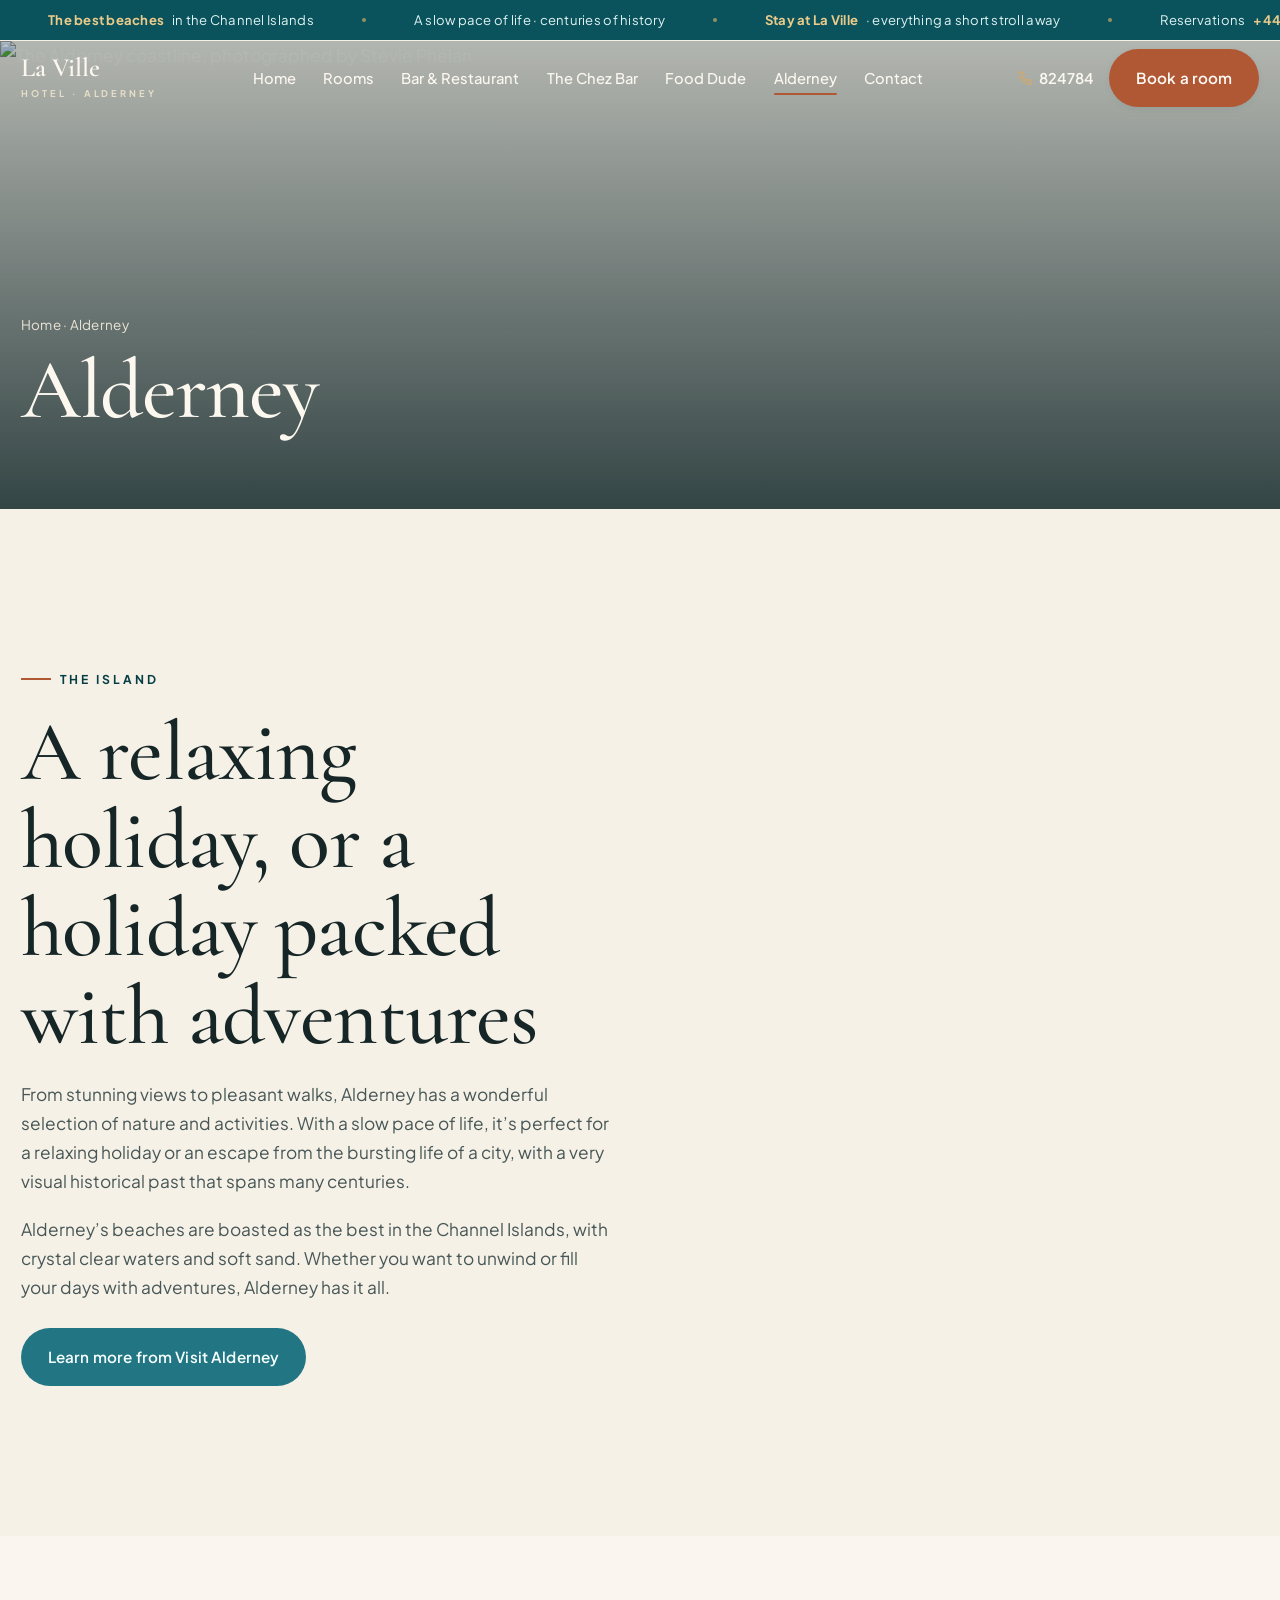
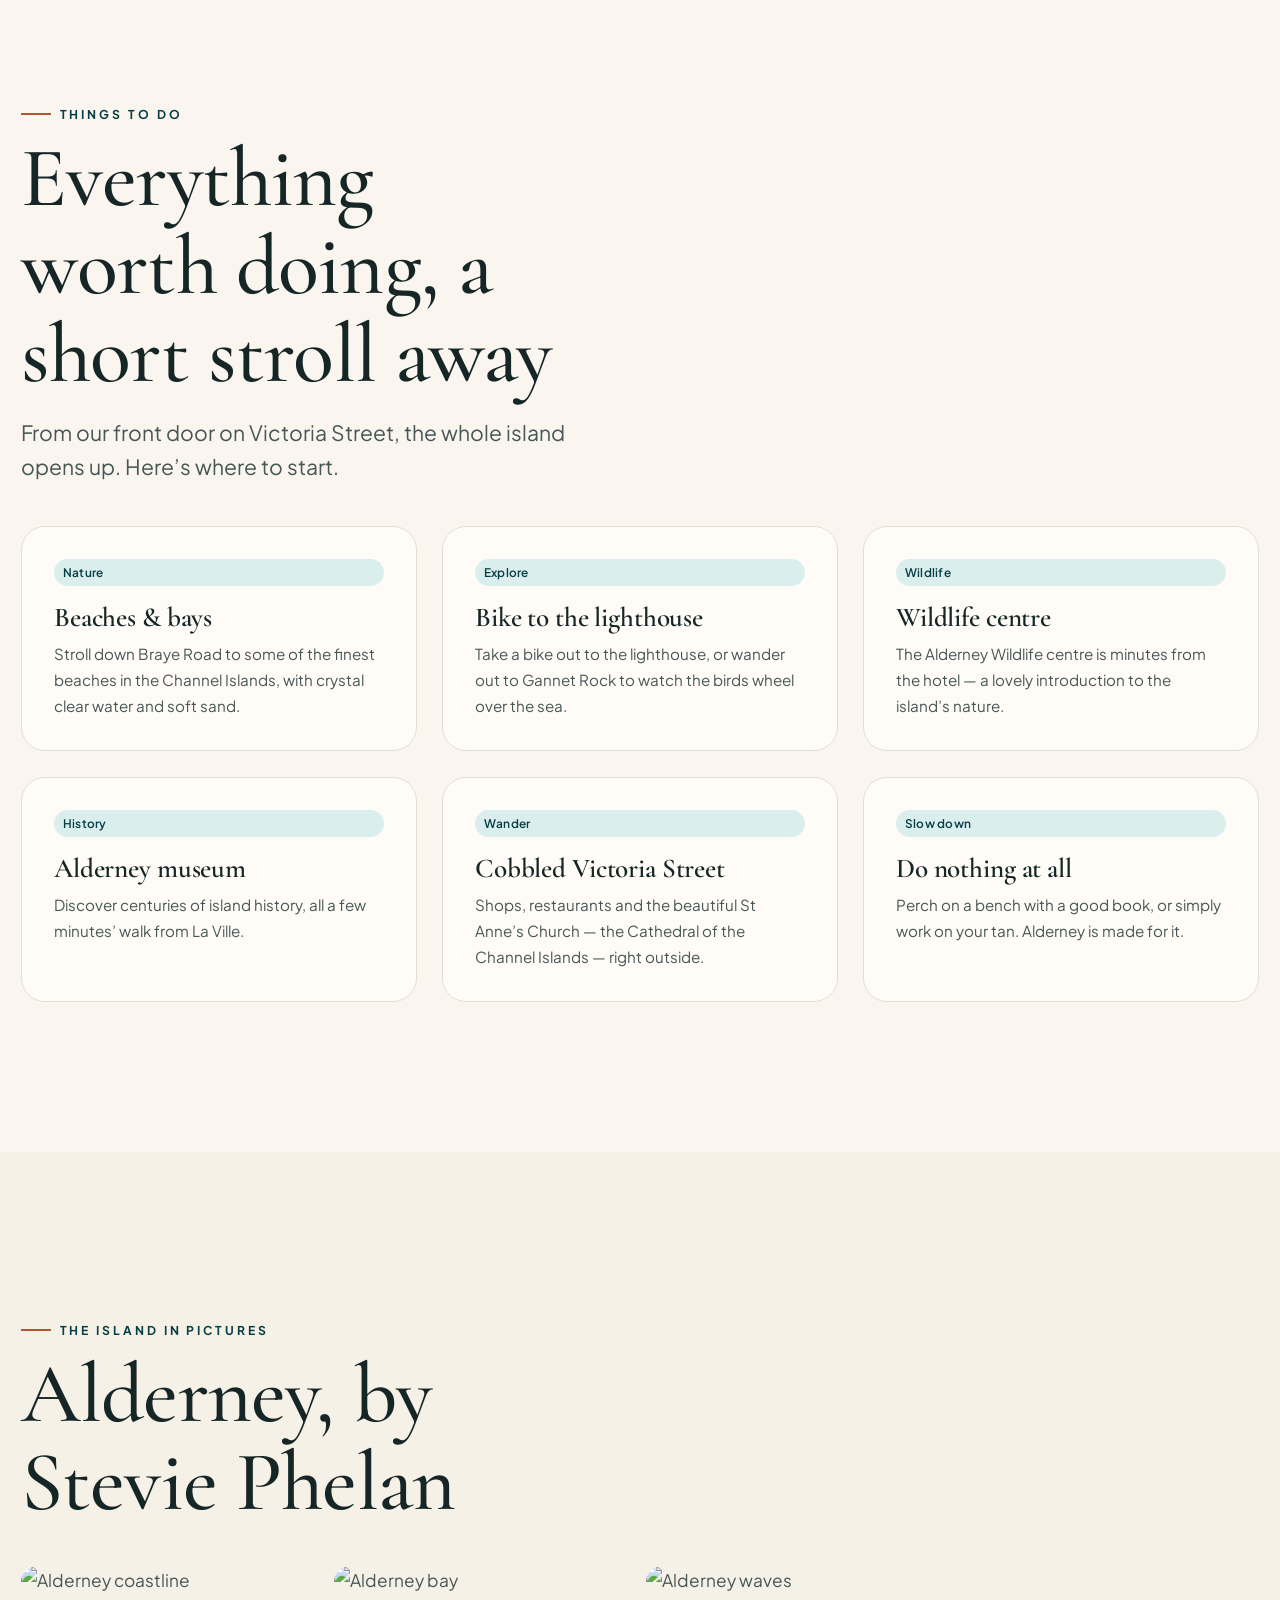
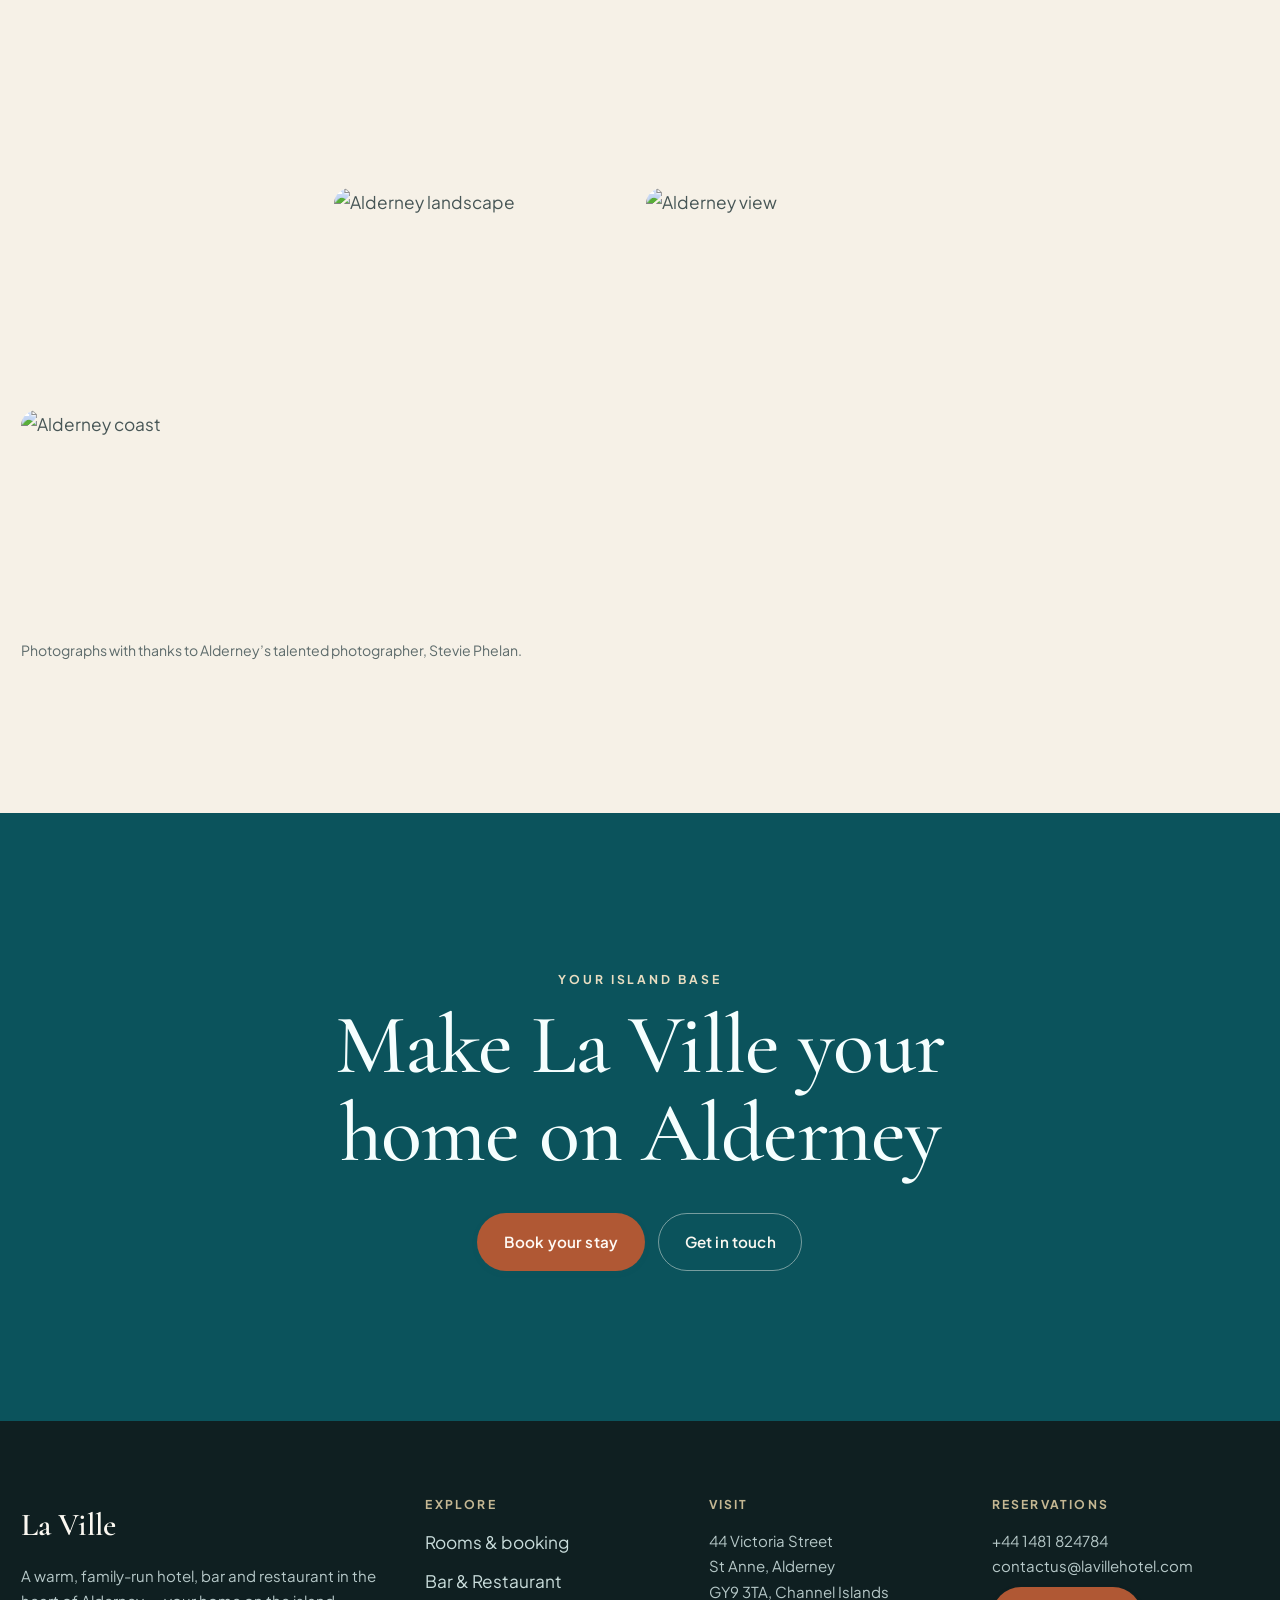
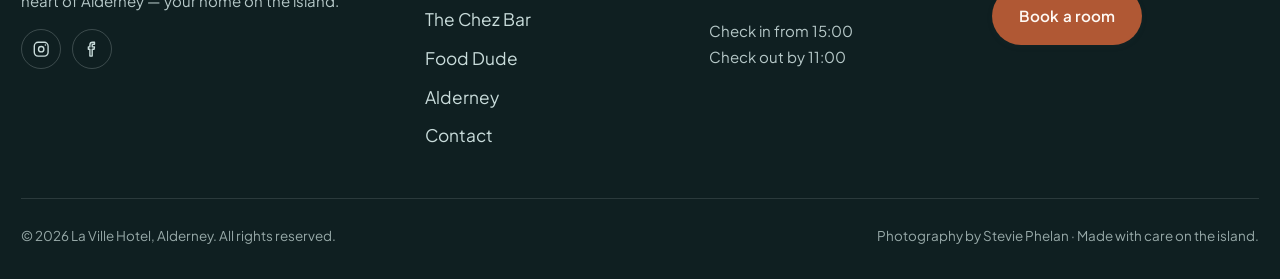
==== alderney.html @ be3bfa7a "typeset: refine display tracking, tabular figures, weights, rhythm - Size-aware optical tracking on " ====
<!DOCTYPE html>
<html lang="en">
<head>
  <meta charset="UTF-8" />
  <meta name="viewport" content="width=device-width, initial-scale=1" />
  <title>Alderney — La Ville Hotel</title>
  <meta name="description" content="From the best beaches in the Channel Islands to pleasant walks, wildlife and centuries of history, Alderney has it all. Discover the island from your base at La Ville Hotel." />
  <script>document.documentElement.className += " has-js";</script>
  <link rel="preconnect" href="https://fonts.googleapis.com" />
  <link rel="preconnect" href="https://fonts.gstatic.com" crossorigin />
  <link rel="stylesheet" href="https://fonts.googleapis.com/css2?family=Cormorant+Garamond:ital,wght@0,500;0,600;1,500;1,600&family=Plus+Jakarta+Sans:wght@400;500;600;700&display=swap" />
  <style data-inline="css">
/* =====================================================================
   La Ville Hotel, Alderney — warm-editorial design system
   Route A build. Cream + sea-teal + terracotta. Cormorant Garamond +
   Plus Jakarta Sans. Hand-built, OKLCH tokens, GSAP/Lenis motion.
   ===================================================================== */

/* ---------- Reset ---------- */
*, *::before, *::after { box-sizing: border-box; }
* { margin: 0; }
html { -webkit-text-size-adjust: 100%; }
body { -webkit-font-smoothing: antialiased; text-rendering: optimizeLegibility; }
img, picture, svg, video { display: block; max-width: 100%; }
button, input, select, textarea { font: inherit; color: inherit; }
a { color: inherit; text-decoration: none; }
ul { list-style: none; padding: 0; }

/* ---------- Design tokens ---------- */
:root {
  /* warm-editorial palette (OKLCH) */
  --ground:        oklch(0.960 0.014 84);   /* warm cream ground        */
  --ground-panel:  oklch(0.975 0.010 84);   /* softer panel             */
  --card:          oklch(0.993 0.006 84);   /* warm near-white          */
  --ink:           oklch(0.255 0.021 200);  /* deep warm charcoal-teal  */
  --ink-2:         oklch(0.440 0.018 200);  /* muted body               */
  --ink-3:         oklch(0.515 0.017 200);  /* faint captions (AA on cream) */

  --teal:          oklch(0.520 0.079 210);  /* sea-teal signature       */
  --teal-deep:     oklch(0.405 0.066 209);  /* deep bands / hover       */
  --teal-ink:      oklch(0.335 0.055 208);  /* teal text on cream       */
  --teal-wash:     oklch(0.936 0.020 196);  /* soft teal tint           */

  --clay:          oklch(0.560 0.125 42);   /* terracotta secondary (AA: white text 4.9:1) */
  --clay-deep:     oklch(0.490 0.115 41);
  --gold:          oklch(0.760 0.098 78);   /* fine gold accent (decorative / on-dark) */
  --gold-on-dark:  oklch(0.855 0.090 84);   /* gold text on teal/dark bands (AA)        */
  --line:          oklch(0.898 0.014 82);
  --line-soft:     oklch(0.930 0.009 82);

  /* type */
  --font-display: "Cormorant Garamond", "Iowan Old Style", Georgia, serif;
  --font-body: "Plus Jakarta Sans", ui-sans-serif, system-ui, -apple-system, sans-serif;

  /* fluid scale (editorial — display runs large) */
  --step--1: clamp(0.82rem, 0.79rem + 0.14vw, 0.9rem);
  --step-0:  clamp(1rem, 0.96rem + 0.2vw, 1.08rem);
  --step-1:  clamp(1.15rem, 1.08rem + 0.34vw, 1.32rem);
  --step-2:  clamp(1.9rem, 1.6rem + 1.3vw, 2.7rem);
  --step-3:  clamp(2.6rem, 2.1rem + 2.4vw, 4rem);
  --step-4:  clamp(3.2rem, 2.4rem + 3.6vw, 5.4rem);
  --step-5:  clamp(3.8rem, 2.6rem + 5.4vw, 7.5rem);

  --gap: clamp(1rem, 0.8rem + 1vw, 1.6rem);
  --section: clamp(5rem, 3.4rem + 7.5vw, 11rem);
  --radius: 16px;
  --radius-lg: 24px;
  --radius-xl: 32px;
  --radius-pill: 999px;

  --shadow-sm: 0 2px 8px -3px oklch(0.4 0.03 205 / 0.16);
  --shadow-md: 0 22px 48px -30px oklch(0.34 0.04 205 / 0.5);
  --shadow-lg: 0 48px 96px -50px oklch(0.3 0.05 208 / 0.6);

  --ease: cubic-bezier(0.22, 1, 0.36, 1);       /* strong ease-out      */
  --ease-io: cubic-bezier(0.76, 0, 0.24, 1);

  --wrap: 1180px;
  --wrap-wide: 1340px;
  --nav-h: 76px;
  --bar-h: 40px;
}

/* ---------- Base ---------- */
body {
  font-family: var(--font-body);
  font-size: var(--step-0);
  line-height: 1.68;
  color: var(--ink-2);
  background: var(--ground);
  overflow-x: hidden;
  font-kerning: normal;
  font-feature-settings: "kern", "liga", "clig", "calt";
  hanging-punctuation: first allow-end;
}
/* smooth scroll only when JS/Lenis not driving it */
html:not(.lenis) { scroll-behavior: smooth; }
html.lenis, html.lenis body { height: auto; }
.lenis.lenis-smooth { scroll-behavior: auto !important; }
.lenis.lenis-stopped { overflow: clip; }

h1, h2, h3, h4 {
  font-family: var(--font-display);
  color: var(--ink);
  line-height: 1.04;
  font-weight: 500;
  letter-spacing: -0.005em;
  text-wrap: balance;
  font-optical-sizing: auto;
}
h1 { font-size: var(--step-5); letter-spacing: -0.014em; line-height: 1.0; }
h2 { font-size: var(--step-4); letter-spacing: -0.01em; }
h3 { font-size: var(--step-2); }
p { text-wrap: pretty; }
strong { color: var(--ink); font-weight: 600; }
em { font-style: italic; }

/* ---------- Typography refinements (typeset pass) ---------- */
/* Aligned, non-jittery figures for data/prices/stats (stops count-up reflow) */
.stat .num, .room-price, .badge-float b, .hours .row span:last-child,
.booking-field input, .booking-field select { font-variant-numeric: lining-nums tabular-nums; }
/* Functional subheads read a touch stronger for scanning */
.card-body h3, .room-card h3 { font-weight: 600; }
/* Comfortable measure on running copy; looser leading for light-on-dark */
.split-body p { max-width: 60ch; }
.band-teal p, .band-teal .lede { line-height: 1.72; }
.testi-quote { letter-spacing: -0.006em; }

::selection { background: var(--clay); color: oklch(0.99 0.01 60); }
:focus-visible { outline: 2.5px solid var(--teal); outline-offset: 3px; border-radius: 4px; }

/* skip link */
.skip { position: absolute; left: -999px; top: 0; z-index: 1000; background: var(--ink); color: var(--card); padding: 0.7em 1.2em; border-radius: 0 0 10px 0; }
.skip:focus { left: 0; }

/* ---------- Layout helpers ---------- */
.wrap { width: min(100% - 2.6rem, var(--wrap)); margin-inline: auto; }
.wrap-wide { width: min(100% - 2.6rem, var(--wrap-wide)); margin-inline: auto; }
.section { padding-block: var(--section); }
.center { text-align: center; }

.eyebrow {
  display: inline-flex; align-items: center; gap: 0.7em;
  font-family: var(--font-body);
  font-size: 0.76rem; font-weight: 700;
  letter-spacing: 0.24em; text-transform: uppercase;
  color: var(--teal-ink);
}
.eyebrow::before { content: ""; width: 30px; height: 1.5px; background: var(--clay); }
.eyebrow.center-rule { justify-content: center; }
.eyebrow.no-rule::before { display: none; }

.lede { font-size: var(--step-1); line-height: 1.6; color: var(--ink-2); max-width: 46ch; }
.measure { max-width: 62ch; }
.section-head { max-width: 44ch; }
.section-head.center { max-width: 52ch; margin-inline: auto; }
.section-head h2 { margin-top: 0.7rem; }
.section-head p { margin-top: 1.1rem; }

/* ---------- Buttons ---------- */
.btn {
  --btn-bg: var(--ink); --btn-fg: var(--card);
  display: inline-flex; align-items: center; justify-content: center; gap: 0.55em;
  padding: 1em 1.7em; border-radius: var(--radius-pill);
  background: var(--btn-bg); color: var(--btn-fg);
  font-weight: 600; font-size: 0.95rem; letter-spacing: 0.01em;
  border: 1px solid transparent; cursor: pointer;
  transition: transform 0.2s var(--ease), background 0.25s var(--ease), box-shadow 0.25s var(--ease), color 0.25s var(--ease);
  will-change: transform;
}
.btn svg { width: 1.05em; height: 1.05em; }
.btn:hover { transform: translateY(-2px); }
.btn:active { transform: translateY(0) scale(0.985); }
.btn-book { --btn-bg: var(--clay); --btn-fg: oklch(0.99 0.01 60); box-shadow: var(--shadow-sm); }
.btn-book:hover { --btn-bg: var(--clay-deep); box-shadow: var(--shadow-md); }
.btn-teal { --btn-bg: var(--teal); --btn-fg: oklch(0.99 0.01 200); }
.btn-teal:hover { --btn-bg: var(--teal-deep); }
.btn-ghost { --btn-bg: transparent; --btn-fg: var(--ink); border-color: color-mix(in oklch, var(--ink) 24%, transparent); }
.btn-ghost:hover { --btn-bg: var(--ink); --btn-fg: var(--card); border-color: var(--ink); }
.btn-ghost.on-dark { --btn-fg: oklch(0.98 0.01 85); border-color: oklch(0.98 0.01 85 / 0.45); }
.btn-ghost.on-dark:hover { --btn-bg: oklch(0.98 0.01 85); --btn-fg: var(--ink); }
.btn-lg { padding: 1.15em 2em; font-size: 1rem; }

/* animated underline link */
.link-arrow { display: inline-flex; align-items: center; gap: 0.5em; font-weight: 600; color: var(--teal-ink); width: fit-content; }
.link-arrow svg { width: 1.1em; height: 1.1em; transition: transform 0.3s var(--ease); }
.link-arrow:hover svg { transform: translateX(6px); }
.link-arrow span { background-image: linear-gradient(var(--clay), var(--clay)); background-size: 0% 1.5px; background-position: 0 100%; background-repeat: no-repeat; transition: background-size 0.35s var(--ease); padding-bottom: 2px; }
.link-arrow:hover span { background-size: 100% 1.5px; }
.link-arrow.on-dark { color: oklch(0.95 0.02 90); }

/* ---------- Announcement bar ---------- */
.announce { background: var(--teal-deep); color: oklch(0.95 0.02 195); font-size: 0.82rem; height: var(--bar-h); display: flex; align-items: center; overflow: hidden; }
.announce .track { display: flex; align-items: center; gap: 3rem; white-space: nowrap; padding-left: 3rem; animation: marq 32s linear infinite; }
.announce .track span { display: inline-flex; align-items: center; gap: 0.6em; letter-spacing: 0.02em; }
.announce .track b { color: var(--gold-on-dark); font-weight: 700; }
.announce .dot { width: 4px; height: 4px; border-radius: 50%; background: var(--gold); opacity: 0.7; }
@keyframes marq { to { transform: translateX(-50%); } }

/* ---------- Header ---------- */
.site-header { position: sticky; top: 0; z-index: 100; transition: background 0.4s var(--ease), border-color 0.4s var(--ease), box-shadow 0.4s var(--ease); border-bottom: 1px solid transparent; }
.site-header.at-top { background: transparent; }
.site-header.at-top .nav-links a, .site-header.at-top .brand-mark, .site-header.at-top .brand small, .site-header.at-top .nav-phone { color: oklch(0.98 0.012 85); }
.site-header.at-top .brand small { color: oklch(0.9 0.03 90); }
.site-header.at-top .nav-toggle { border-color: oklch(0.98 0.01 85 / 0.5); background: transparent; }
.site-header.at-top .nav-toggle span, .site-header.at-top .nav-toggle span::before, .site-header.at-top .nav-toggle span::after { background: oklch(0.98 0.01 85); }
.site-header.solid { background: color-mix(in oklch, var(--ground) 88%, transparent); backdrop-filter: blur(14px) saturate(1.15); border-color: var(--line); box-shadow: 0 10px 30px -26px oklch(0.3 0.04 205 / 0.5); }
.nav { display: flex; align-items: center; justify-content: space-between; gap: 1.5rem; height: var(--nav-h); }
.brand { display: flex; align-items: center; gap: 0.7rem; flex-shrink: 0; }
.brand-mark { font-family: var(--font-display); font-size: 1.65rem; font-weight: 600; color: var(--ink); letter-spacing: 0; line-height: 1; }
.brand small { display: block; font-family: var(--font-body); font-size: 0.58rem; letter-spacing: 0.32em; text-transform: uppercase; color: var(--teal-ink); font-weight: 700; margin-top: 2px; }
.nav-links { display: flex; align-items: center; gap: 0.15rem; }
.nav-links a { padding: 0.5em 0.85em; border-radius: var(--radius-pill); font-weight: 500; font-size: 0.92rem; color: var(--ink); position: relative; transition: background 0.2s var(--ease), color 0.2s var(--ease); }
.nav-links a:hover { background: color-mix(in oklch, var(--teal-wash) 80%, transparent); color: var(--teal-ink); }
.site-header.at-top .nav-links a:hover { background: oklch(0.98 0.01 85 / 0.14); color: oklch(1 0 0); }
.nav-links a[aria-current="page"]::after { content: ""; position: absolute; left: 0.85em; right: 0.85em; bottom: 0.2em; height: 2px; background: var(--clay); border-radius: 2px; }
.nav-actions { display: flex; align-items: center; gap: 0.9rem; }
.nav-phone { display: inline-flex; align-items: center; gap: 0.45em; font-weight: 600; color: var(--ink); font-size: 0.92rem; }
.nav-phone svg { width: 1em; height: 1em; color: var(--teal); }
.site-header.at-top .nav-phone svg { color: var(--gold); }
.nav-toggle { display: none; width: 46px; height: 46px; border: 1px solid var(--line); border-radius: 12px; background: var(--card); align-items: center; justify-content: center; cursor: pointer; }
.nav-toggle span { position: relative; width: 20px; height: 2px; background: var(--ink); border-radius: 2px; transition: 0.3s var(--ease); }
.nav-toggle span::before, .nav-toggle span::after { content: ""; position: absolute; left: 0; width: 20px; height: 2px; background: var(--ink); border-radius: 2px; transition: 0.3s var(--ease); }
.nav-toggle span::before { top: -6px; } .nav-toggle span::after { top: 6px; }
body.nav-open .nav-toggle span { background: transparent; }
body.nav-open .nav-toggle span::before { top: 0; transform: rotate(45deg); }
body.nav-open .nav-toggle span::after { top: 0; transform: rotate(-45deg); }

/* ---------- Hero ---------- */
.hero { position: relative; min-height: min(100svh, 900px); display: flex; align-items: flex-end; color: oklch(0.98 0.012 85); overflow: hidden; isolation: isolate; margin-top: calc(-1 * var(--nav-h)); }
.hero-media { position: absolute; inset: -8% 0 0 0; z-index: -2; }
.hero-media img { width: 100%; height: 108%; object-fit: cover; will-change: transform; }
.hero::after { content: ""; position: absolute; inset: 0; z-index: -1; background: linear-gradient(to top, oklch(0.2 0.03 205 / 0.85) 0%, oklch(0.22 0.03 205 / 0.35) 45%, oklch(0.28 0.04 210 / 0.2) 100%), linear-gradient(to right, oklch(0.2 0.03 205 / 0.4), transparent 55%); }
.hero-inner { padding-block: calc(var(--nav-h) + 2rem) clamp(6rem, 10vw, 9rem); max-width: 66rem; }
.hero .eyebrow { color: oklch(0.93 0.03 88); }
.hero .eyebrow::before { background: var(--gold); }
.hero h1 { color: inherit; margin: 1rem 0 1.4rem; font-weight: 500; text-shadow: 0 2px 40px oklch(0.18 0.03 205 / 0.4); }
.hero h1 .word { display: inline-block; }
.hero h1 em { color: oklch(0.9 0.07 72); }
.hero-sub { font-size: var(--step-1); max-width: 42ch; color: oklch(0.95 0.012 85); }
.hero-cta { display: flex; flex-wrap: wrap; gap: 0.85rem; margin-top: 2.2rem; }
/* hero intro reveal — CSS-driven so it never depends on GSAP loading */
.has-js .hero h1 .word { opacity: 0; transform: translateY(0.42em); animation: heroWord 0.9s var(--ease) both; animation-delay: calc(0.2s + var(--i, 0) * 0.08s); }
.has-js .hero .eyebrow { opacity: 0; animation: heroFade 0.8s var(--ease) both; animation-delay: 0.1s; }
.has-js .hero .hero-sub { opacity: 0; animation: heroFade 0.9s var(--ease) both; animation-delay: 0.72s; }
.has-js .hero .hero-cta { opacity: 0; animation: heroFade 0.9s var(--ease) both; animation-delay: 0.86s; }
@keyframes heroWord { to { opacity: 1; transform: none; } }
@keyframes heroFade { from { opacity: 0; transform: translateY(14px); } to { opacity: 1; transform: none; } }
.scroll-cue { position: absolute; left: 50%; bottom: 1.6rem; transform: translateX(-50%); z-index: 2; display: grid; place-items: center; gap: 0.5rem; color: oklch(0.95 0.01 85 / 0.85); font-size: 0.66rem; letter-spacing: 0.26em; text-transform: uppercase; }
.scroll-cue .mouse { width: 22px; height: 34px; border: 1.5px solid currentColor; border-radius: 12px; position: relative; }
.scroll-cue .mouse::after { content: ""; position: absolute; left: 50%; top: 6px; width: 3px; height: 6px; background: currentColor; border-radius: 2px; transform: translateX(-50%); animation: wheel 1.8s var(--ease-io) infinite; }
@keyframes wheel { 0% { opacity: 0; transform: translate(-50%, 0); } 40% { opacity: 1; } 100% { opacity: 0; transform: translate(-50%, 10px); } }

/* ---------- Booking bar ---------- */
.booking-wrap { position: relative; z-index: 20; }
.booking-bar { margin-top: -3.8rem; background: var(--card); border: 1px solid var(--line); border-radius: var(--radius-lg); box-shadow: var(--shadow-lg); padding: 1.1rem 1.2rem; display: grid; grid-template-columns: repeat(4, 1fr) auto; gap: 0.4rem; align-items: end; }
.booking-field { display: flex; flex-direction: column; gap: 0.3rem; padding: 0.4rem 0.95rem; border-right: 1px solid var(--line-soft); }
.booking-field:nth-child(4) { border-right: 0; }
.booking-field label { font-size: 0.68rem; letter-spacing: 0.16em; text-transform: uppercase; font-weight: 700; color: var(--ink-3); }
.booking-field input, .booking-field select { border: 0; background: transparent; font-weight: 600; color: var(--ink); font-size: 1rem; padding: 0.1rem 0; width: 100%; }
.booking-bar .btn { align-self: stretch; padding-inline: 1.9rem; }

/* ---------- Marquee band ---------- */
.marquee { border-block: 1px solid var(--line); background: var(--ground-panel); overflow: hidden; padding-block: clamp(1.4rem, 3vw, 2.4rem); }
.marquee .track { display: flex; align-items: center; gap: 2.4rem; white-space: nowrap; width: max-content; will-change: transform; }
.marquee .item { font-family: var(--font-display); font-size: clamp(1.8rem, 4vw, 3.2rem); color: var(--ink); font-weight: 500; display: inline-flex; align-items: center; gap: 2.4rem; }
.marquee .item::after { content: ""; width: 9px; height: 9px; border-radius: 50%; background: var(--clay); flex-shrink: 0; }
.marquee .item.o { color: transparent; -webkit-text-stroke: 1px color-mix(in oklch, var(--ink) 40%, transparent); }

/* ---------- Editorial split ---------- */
.split { display: grid; grid-template-columns: 1.02fr 1fr; gap: clamp(2rem, 5vw, 5.5rem); align-items: center; }
.split.flip .split-media { order: 2; }
.split-media { position: relative; overflow: hidden; border-radius: var(--radius-lg); }
.split-media > img { width: 100%; height: 100%; object-fit: cover; box-shadow: var(--shadow-md); will-change: transform; }
.split-media.tall { aspect-ratio: 4 / 4.6; }
.split-media.square { aspect-ratio: 1 / 1; }
.badge-float { position: absolute; bottom: 22px; left: 22px; background: color-mix(in oklch, var(--teal) 92%, black 4%); color: oklch(0.98 0.01 200); border-radius: var(--radius); padding: 1rem 1.3rem; box-shadow: var(--shadow-md); display: grid; gap: 0.1rem; max-width: 210px; }
.badge-float b { font-family: var(--font-display); font-size: 2.1rem; line-height: 1; font-weight: 600; }
.badge-float span { font-size: 0.76rem; letter-spacing: 0.04em; opacity: 0.92; }
.split-body > * + * { margin-top: 1.2rem; }
.split-body .btn, .split-body .link-arrow { margin-top: 1.8rem; }

/* pillars */
.pillars { display: grid; grid-template-columns: repeat(3, 1fr); gap: 1.4rem; margin-top: 1.8rem; }
.pillar { display: grid; gap: 0.4rem; }
.pillar .ic { width: 40px; height: 40px; border-radius: 11px; background: var(--teal-wash); color: var(--teal-ink); display: grid; place-items: center; margin-bottom: 0.4rem; }
.pillar .ic svg { width: 1.25rem; height: 1.25rem; }
.pillar h4 { font-family: var(--font-body); font-size: 0.98rem; font-weight: 700; color: var(--ink); letter-spacing: 0; }
.pillar p { font-size: 0.9rem; color: var(--ink-2); }

/* ---------- Stats ---------- */
.stats { display: grid; grid-template-columns: repeat(4, 1fr); gap: 1rem; }
.stat { text-align: center; padding: 1rem 0.5rem; position: relative; }
.stat + .stat::before { content: ""; position: absolute; left: 0; top: 20%; bottom: 20%; width: 1px; background: var(--line); }
.stat .num { font-family: var(--font-display); font-size: clamp(2.6rem, 5vw, 3.8rem); font-weight: 600; color: var(--teal-ink); line-height: 1; }
.stat .lab { margin-top: 0.5rem; font-size: 0.86rem; color: var(--ink-2); letter-spacing: 0.02em; }

/* ---------- Cards ---------- */
.grid { display: grid; gap: var(--gap); }
.cards-3 { grid-template-columns: repeat(3, 1fr); }
.cards-2 { grid-template-columns: repeat(2, 1fr); }
.card { background: var(--card); border: 1px solid var(--line); border-radius: var(--radius-lg); overflow: hidden; display: flex; flex-direction: column; transition: transform 0.45s var(--ease), box-shadow 0.45s var(--ease); }
.card:hover { transform: translateY(-6px); box-shadow: var(--shadow-md); }
.card-media { aspect-ratio: 3 / 2.2; overflow: hidden; }
.card-media img { width: 100%; height: 100%; object-fit: cover; transition: transform 0.8s var(--ease); }
.card:hover .card-media img { transform: scale(1.06); }
.card-body { padding: 1.5rem 1.6rem 1.7rem; display: flex; flex-direction: column; gap: 0.6rem; flex: 1; }
.card-body h3 { font-size: 1.7rem; }
.card-body p { font-size: 0.95rem; }

/* room card specifics */
.room-card .room-top { display: flex; align-items: baseline; justify-content: space-between; gap: 1rem; }
.room-price { font-family: var(--font-display); color: var(--teal-ink); font-size: 1.6rem; font-weight: 600; white-space: nowrap; text-align: right; }
.room-price small { font-family: var(--font-body); font-size: 0.68rem; letter-spacing: 0.08em; text-transform: uppercase; color: var(--ink-3); display: block; font-weight: 600; }
.room-specs { display: flex; flex-wrap: wrap; gap: 0.9rem; margin-top: 0.2rem; color: var(--ink-2); font-size: 0.86rem; }
.room-specs span { display: inline-flex; align-items: center; gap: 0.4em; }
.room-specs svg { width: 1em; height: 1em; color: var(--teal); }
.room-tags { display: flex; flex-wrap: wrap; gap: 0.4rem; }
.tag { font-size: 0.74rem; font-weight: 600; letter-spacing: 0.02em; color: var(--teal-ink); background: var(--teal-wash); padding: 0.3em 0.75em; border-radius: var(--radius-pill); }
.room-card .btn { margin-top: auto; }

/* ---------- Bands ---------- */
.band-teal { background: var(--teal-deep); color: oklch(0.95 0.015 195); }
.band-teal h2, .band-teal h3, .band-teal h4 { color: oklch(0.99 0.01 195); }
.band-teal .eyebrow { color: oklch(0.9 0.04 90); }
.band-teal .eyebrow::before { background: var(--gold); }
.band-teal .lede, .band-teal p { color: oklch(0.9 0.02 195); }
.band-sand { background: var(--ground-panel); }
.tag-dark { background: oklch(0.98 0.01 200 / 0.14); color: oklch(0.95 0.02 195); }

/* ---------- Opening times ---------- */
.hours { display: grid; gap: 0.1rem; }
.hours .row { display: flex; align-items: baseline; justify-content: space-between; gap: 1rem; padding: 0.78rem 0; border-bottom: 1px solid color-mix(in oklch, currentColor 14%, transparent); }
.hours .row span:first-child { font-weight: 600; }
.hours .row.hot span:last-child { color: var(--teal-ink); font-weight: 700; }
.band-teal .hours .row.hot span:last-child { color: var(--gold-on-dark); }

/* ---------- Gallery ---------- */
.gallery { display: grid; grid-template-columns: repeat(4, 1fr); grid-auto-rows: 210px; gap: 0.75rem; }
.gallery a { overflow: hidden; border-radius: var(--radius); position: relative; }
.gallery img { width: 100%; height: 100%; object-fit: cover; transition: transform 0.8s var(--ease); }
.gallery a:hover img { transform: scale(1.07); }
.gallery .tall { grid-row: span 2; }
.gallery .wide { grid-column: span 2; }

/* ---------- Testimonials ---------- */
.testi { position: relative; }
.testi-track { display: flex; overflow: hidden; }
.testi-slide { min-width: 100%; padding: 0 clamp(0.5rem, 4vw, 3rem); opacity: 0.25; transition: opacity 0.5s var(--ease); }
.testi-slide[aria-hidden="false"] { opacity: 1; }
.testi-quote { font-family: var(--font-display); font-size: clamp(1.5rem, 3vw, 2.35rem); line-height: 1.28; color: var(--ink); font-weight: 500; text-wrap: balance; }
.testi-meta { margin-top: 1.4rem; display: flex; align-items: center; gap: 0.8rem; justify-content: center; }
.testi-meta .who { font-weight: 700; color: var(--ink); font-size: 0.95rem; }
.testi-meta .src { color: var(--ink-3); font-size: 0.85rem; }
.stars { display: inline-flex; gap: 2px; color: var(--gold); }
.stars svg { width: 1.05rem; height: 1.05rem; }
.testi-nav { display: flex; align-items: center; justify-content: center; gap: 1.4rem; margin-top: 2.2rem; }
.testi-btn { width: 46px; height: 46px; border-radius: 50%; border: 1px solid var(--line); background: var(--card); display: grid; place-items: center; cursor: pointer; color: var(--ink); transition: 0.25s var(--ease); }
.testi-btn:hover { background: var(--ink); color: var(--card); border-color: var(--ink); }
.testi-btn svg { width: 1.2rem; height: 1.2rem; }
.testi-dots { display: flex; gap: 0.5rem; }
.testi-dot { width: 8px; height: 8px; border-radius: 50%; background: var(--line); border: 0; cursor: pointer; padding: 0; transition: 0.25s var(--ease); }
.testi-dot[aria-selected="true"] { background: var(--teal); width: 22px; border-radius: 5px; }
.placeholder-note { display: inline-flex; align-items: center; gap: 0.5em; font-size: 0.76rem; font-weight: 600; letter-spacing: 0.02em; color: var(--clay-deep); background: color-mix(in oklch, var(--clay) 12%, transparent); padding: 0.4em 0.85em; border-radius: var(--radius-pill); }

/* ---------- FAQ ---------- */
.faq { display: grid; gap: 0; max-width: 820px; margin-inline: auto; }
.faq-item { border-top: 1px solid var(--line); }
.faq-item:last-child { border-bottom: 1px solid var(--line); }
.faq-q { width: 100%; text-align: left; background: none; border: 0; cursor: pointer; padding: 1.5rem 3rem 1.5rem 0.2rem; position: relative; font-family: var(--font-display); font-size: clamp(1.3rem, 2.2vw, 1.75rem); font-weight: 500; color: var(--ink); display: flex; justify-content: space-between; gap: 1rem; align-items: baseline; }
.faq-q .plus { position: absolute; right: 0.2rem; top: 1.75rem; width: 20px; height: 20px; flex-shrink: 0; }
.faq-q .plus::before, .faq-q .plus::after { content: ""; position: absolute; background: var(--teal); border-radius: 2px; transition: transform 0.35s var(--ease); }
.faq-q .plus::before { left: 0; top: 9px; width: 20px; height: 2px; }
.faq-q .plus::after { left: 9px; top: 0; width: 2px; height: 20px; }
.faq-item.open .faq-q .plus::after { transform: rotate(90deg); opacity: 0; }
.faq-a { overflow: hidden; height: 0; transition: height 0.4s var(--ease); }
.faq-a-inner { padding: 0 3rem 1.6rem 0.2rem; color: var(--ink-2); max-width: 62ch; }

/* ---------- Enquiry form ---------- */
.enquiry { display: grid; grid-template-columns: 1fr 1fr; gap: 0.9rem 1.1rem; }
.field { display: grid; gap: 0.4rem; }
.field.full { grid-column: 1 / -1; }
.field label { font-size: 0.78rem; font-weight: 700; letter-spacing: 0.06em; text-transform: uppercase; color: var(--ink-3); }
.field input, .field select, .field textarea { background: var(--card); border: 1px solid var(--line); border-radius: 12px; padding: 0.85em 1em; color: var(--ink); font-size: 0.98rem; transition: border-color 0.2s var(--ease), box-shadow 0.2s var(--ease); }
.field input:focus, .field select:focus, .field textarea:focus { outline: 0; border-color: var(--teal); box-shadow: 0 0 0 3px var(--teal-wash); }
.field textarea { resize: vertical; min-height: 120px; }
.enquiry .actions { grid-column: 1 / -1; display: flex; align-items: center; gap: 1rem; flex-wrap: wrap; }
.enquiry .hint { color: var(--ink-3); font-size: 0.86rem; }

/* ---------- Footer ---------- */
.site-footer { background: oklch(0.225 0.022 206); color: oklch(0.88 0.02 195); padding-block: clamp(3.5rem, 6vw, 5.5rem) 2rem; }
.footer-top { display: grid; grid-template-columns: 1.5fr 1fr 1fr 1.1fr; gap: 2.5rem; }
.site-footer h4 { font-family: var(--font-body); font-size: 0.76rem; letter-spacing: 0.18em; text-transform: uppercase; color: oklch(0.78 0.05 90); font-weight: 700; margin-bottom: 1.1rem; }
.site-footer .f-brand { font-family: var(--font-display); font-size: 2rem; font-weight: 600; color: oklch(0.98 0.01 90); margin-bottom: 0.7rem; }
.site-footer p, .site-footer li { color: oklch(0.82 0.02 195); font-size: 0.94rem; }
.footer-links { display: grid; gap: 0.6rem; }
.footer-links a { transition: color 0.2s var(--ease); }
.footer-links a:hover { color: oklch(0.92 0.06 80); }
.footer-cta .btn { margin-top: 0.5rem; }
.social { display: flex; gap: 0.7rem; margin-top: 1rem; }
.social a { width: 40px; height: 40px; border-radius: 50%; border: 1px solid oklch(0.98 0.01 200 / 0.2); display: grid; place-items: center; transition: 0.25s var(--ease); }
.social a:hover { background: var(--gold); border-color: var(--gold); color: oklch(0.2 0.02 60); }
.social svg { width: 1.15rem; height: 1.15rem; }
.footer-bottom { margin-top: 3rem; padding-top: 1.6rem; border-top: 1px solid oklch(0.98 0.01 200 / 0.12); display: flex; flex-wrap: wrap; justify-content: space-between; gap: 1rem; font-size: 0.84rem; color: oklch(0.72 0.02 195); }
.footer-bottom a:hover { color: oklch(0.92 0.05 80); }

/* ---------- Page hero (interior) ---------- */
.page-hero { position: relative; min-height: 52vh; display: flex; align-items: flex-end; color: oklch(0.98 0.012 85); overflow: hidden; isolation: isolate; margin-top: calc(-1 * var(--nav-h)); }
.page-hero img { position: absolute; inset: 0; width: 100%; height: 100%; object-fit: cover; z-index: -2; will-change: transform; }
.page-hero::after { content: ""; position: absolute; inset: 0; z-index: -1; background: linear-gradient(to top, oklch(0.2 0.03 205 / 0.8), oklch(0.22 0.03 205 / 0.28)); }
.page-hero .inner { padding-block: calc(var(--nav-h) + 2rem) clamp(3rem, 6vw, 5rem); }
.page-hero h1 { color: inherit; font-size: var(--step-4); }
.page-hero .crumbs { font-size: 0.84rem; letter-spacing: 0.02em; color: oklch(0.92 0.02 85); margin-bottom: 0.7rem; }
.page-hero .crumbs a:hover { text-decoration: underline; }

/* ---------- Prose ---------- */
.prose > * + * { margin-top: 1.15rem; }
.prose p { max-width: 66ch; }

/* ---------- Scroll reveal (JS-gated so no-JS shows content) ---------- */
.has-js .reveal { opacity: 0; transform: translateY(30px); }
.reveal { transition: opacity 0.9s var(--ease), transform 0.9s var(--ease); will-change: opacity, transform; }
.reveal.in { opacity: 1; transform: none; }
.reveal.d1 { transition-delay: 0.08s; }
.reveal.d2 { transition-delay: 0.16s; }
.reveal.d3 { transition-delay: 0.24s; }
.has-js .reveal-img { clip-path: inset(0 0 100% 0); }
.reveal-img { transition: clip-path 1s var(--ease); }
.reveal-img.in { clip-path: inset(0 0 0 0); }

/* ---------- Responsive ---------- */
@media (max-width: 1000px) {
  .nav-links, .nav-phone { display: none; }
  .nav-toggle { display: inline-flex; }
  .nav-links.open { display: flex; position: absolute; top: var(--nav-h); left: 0; right: 0; flex-direction: column; align-items: stretch; gap: 0.2rem; background: var(--card); border-bottom: 1px solid var(--line); padding: 0.8rem 1.3rem 1.4rem; box-shadow: var(--shadow-md); }
  .site-header.at-top .nav-links.open a { color: var(--ink); }
  .nav-links.open a { padding: 0.9em 1em; border-radius: 12px; font-size: 1rem; }
  .nav-links.open a[aria-current="page"]::after { display: none; }
  .split { grid-template-columns: 1fr; }
  .split.flip .split-media { order: 0; }
  .cards-3 { grid-template-columns: repeat(2, 1fr); }
  .stats { grid-template-columns: repeat(2, 1fr); gap: 1.2rem 0; }
  .stat:nth-child(3)::before { display: none; }
  .gallery { grid-template-columns: repeat(2, 1fr); }
  .footer-top { grid-template-columns: 1fr 1fr; gap: 2rem; }
}
@media (max-width: 720px) {
  .booking-bar { grid-template-columns: 1fr 1fr; gap: 0.2rem 0.4rem; margin-top: -2.2rem; padding: 1rem; }
  .booking-field { border-right: 0; border-bottom: 1px solid var(--line-soft); padding: 0.65rem 0.5rem; }
  .booking-field:nth-child(3), .booking-field:nth-child(4) { border-bottom: 0; }
  .booking-bar .btn { grid-column: 1 / -1; margin-top: 0.6rem; }
  .cards-3, .cards-2 { grid-template-columns: 1fr; }
  .pillars { grid-template-columns: 1fr; gap: 1rem; }
  .enquiry { grid-template-columns: 1fr; }
  .stat + .stat::before { display: none; }
  .badge-float { left: 50%; transform: translateX(-50%); }
}
@media (max-width: 480px) {
  .stats { grid-template-columns: 1fr 1fr; }
  .gallery { grid-template-columns: 1fr; grid-auto-rows: 240px; }
  .gallery .wide { grid-column: span 1; }
  .footer-top { grid-template-columns: 1fr; }
  .hero-cta .btn { flex: 1; }
}

/* ---------- Reduced motion ---------- */
@media (prefers-reduced-motion: reduce) {
  *, *::before, *::after { animation-duration: 0.001ms !important; animation-iteration-count: 1 !important; transition-duration: 0.001ms !important; }
  .has-js .reveal, .has-js .reveal-img { opacity: 1 !important; transform: none !important; clip-path: none !important; }
  .has-js .hero h1 .word, .has-js .hero .eyebrow, .has-js .hero .hero-sub, .has-js .hero .hero-cta { opacity: 1 !important; transform: none !important; animation: none !important; }
  .announce .track, .marquee .track { animation: none !important; }
}

</style>
</head>
<body>
  <a class="skip" href="#main">Skip to content</a>

  <div class="announce" aria-label="Current offers">
    <div class="track">
      <span><b>The best beaches</b> in the Channel Islands</span><span class="dot"></span>
      <span>A slow pace of life &middot; centuries of history</span><span class="dot"></span>
      <span><b>Stay at La Ville</b> &middot; everything a short stroll away</span><span class="dot"></span>
      <span>Reservations <b>+44 1481 824784</b></span><span class="dot"></span>
      <span><b>The best beaches</b> in the Channel Islands</span><span class="dot"></span>
      <span>A slow pace of life &middot; centuries of history</span><span class="dot"></span>
      <span><b>Stay at La Ville</b> &middot; everything a short stroll away</span><span class="dot"></span>
      <span>Reservations <b>+44 1481 824784</b></span><span class="dot"></span>
    </div>
  </div>

  <header class="site-header at-top">
    <div class="wrap-wide nav">
      <a class="brand" href="index.html" aria-label="La Ville Hotel, Alderney — home">
        <span><span class="brand-mark">La Ville</span><small>Hotel &middot; Alderney</small></span>
      </a>
      <nav class="nav-links" aria-label="Primary">
        <a href="index.html">Home</a>
        <a href="rooms.html">Rooms</a>
        <a href="restaurant.html">Bar &amp; Restaurant</a>
        <a href="chez-bar.html">The Chez Bar</a>
        <a href="food-dude.html">Food Dude</a>
        <a href="alderney.html" aria-current="page">Alderney</a>
        <a href="contact.html">Contact</a>
      </nav>
      <div class="nav-actions">
        <a class="nav-phone" href="tel:+441481824784" aria-label="Call La Ville Hotel">
          <svg viewBox="0 0 24 24" fill="none" stroke="currentColor" stroke-width="2" aria-hidden="true"><path d="M22 16.92v3a2 2 0 0 1-2.18 2 19.79 19.79 0 0 1-8.63-3.07 19.5 19.5 0 0 1-6-6 19.79 19.79 0 0 1-3.07-8.67A2 2 0 0 1 4.11 2h3a2 2 0 0 1 2 1.72c.13 1 .37 1.97.72 2.9a2 2 0 0 1-.45 2.11L8.09 9.91a16 16 0 0 0 6 6l1.27-1.27a2 2 0 0 1 2.11-.45c.93.35 1.9.59 2.9.72A2 2 0 0 1 22 16.92z" stroke-linecap="round" stroke-linejoin="round"/></svg>
          824784
        </a>
        <a class="btn btn-book" href="rooms.html#book">Book a room</a>
        <button class="nav-toggle" aria-label="Open menu" aria-expanded="false"><span></span></button>
      </div>
    </div>
  </header>

  <main id="main">
    <section class="page-hero">
      <img src="https://lavillehotel.com/wp-content/uploads/2021/11/La-Ville-Hotel-Resturant-Alderney-Photography-by-Steve-Phelan-4-1024x683.jpg" alt="The Alderney coastline, photographed by Stevie Phelan" />
      <div class="wrap-wide inner">
        <p class="crumbs"><a href="index.html">Home</a> &middot; Alderney</p>
        <h1>Alderney</h1>
      </div>
    </section>

    <!-- INTRO -->
    <section class="section">
      <div class="wrap-wide split">
        <div class="split-body">
          <p class="eyebrow reveal">The island</p>
          <h2 class="reveal d1">A relaxing holiday, or a holiday packed with adventures</h2>
          <p class="reveal d1">From stunning views to pleasant walks, Alderney has a wonderful selection of nature and activities. With a slow pace of life, it&rsquo;s perfect for a relaxing holiday or an escape from the bursting life of a city, with a very visual historical past that spans many centuries.</p>
          <p class="reveal d2">Alderney&rsquo;s beaches are boasted as the best in the Channel Islands, with crystal clear waters and soft sand. Whether you want to unwind or fill your days with adventures, Alderney has it all.</p>
          <a class="btn btn-teal reveal d2" href="https://www.visitalderney.com/" target="_blank" rel="noopener" style="margin-top:1.6rem;">Learn more from Visit Alderney</a>
        </div>
        <div class="split-media tall reveal-img d1">
          <img src="https://lavillehotel.com/wp-content/uploads/2021/11/La-Ville-Hotel-Resturant-Alderney-Photography-by-Steve-Phelan-6-1024x683.jpg" alt="A quiet Alderney bay" />
        </div>
      </div>
    </section>

    <!-- THINGS TO DO -->
    <section class="section band-sand">
      <div class="wrap-wide">
        <div class="section-head reveal">
          <p class="eyebrow">Things to do</p>
          <h2>Everything worth doing, a short stroll away</h2>
          <p class="lede">From our front door on Victoria Street, the whole island opens up. Here&rsquo;s where to start.</p>
        </div>
        <div class="grid cards-3" style="margin-top:2.6rem;">
          <article class="card reveal"><div class="card-body" style="padding:2rem;">
            <span class="tag" style="margin-bottom:0.5rem;">Nature</span>
            <h3>Beaches &amp; bays</h3><p>Stroll down Braye Road to some of the finest beaches in the Channel Islands, with crystal clear water and soft sand.</p>
          </div></article>
          <article class="card reveal d1"><div class="card-body" style="padding:2rem;">
            <span class="tag" style="margin-bottom:0.5rem;">Explore</span>
            <h3>Bike to the lighthouse</h3><p>Take a bike out to the lighthouse, or wander out to Gannet Rock to watch the birds wheel over the sea.</p>
          </div></article>
          <article class="card reveal d2"><div class="card-body" style="padding:2rem;">
            <span class="tag" style="margin-bottom:0.5rem;">Wildlife</span>
            <h3>Wildlife centre</h3><p>The Alderney Wildlife centre is minutes from the hotel &mdash; a lovely introduction to the island&rsquo;s nature.</p>
          </div></article>
          <article class="card reveal"><div class="card-body" style="padding:2rem;">
            <span class="tag" style="margin-bottom:0.5rem;">History</span>
            <h3>Alderney museum</h3><p>Discover centuries of island history, all a few minutes&rsquo; walk from La Ville.</p>
          </div></article>
          <article class="card reveal d1"><div class="card-body" style="padding:2rem;">
            <span class="tag" style="margin-bottom:0.5rem;">Wander</span>
            <h3>Cobbled Victoria Street</h3><p>Shops, restaurants and the beautiful St Anne&rsquo;s Church &mdash; the Cathedral of the Channel Islands &mdash; right outside.</p>
          </div></article>
          <article class="card reveal d2"><div class="card-body" style="padding:2rem;">
            <span class="tag" style="margin-bottom:0.5rem;">Slow down</span>
            <h3>Do nothing at all</h3><p>Perch on a bench with a good book, or simply work on your tan. Alderney is made for it.</p>
          </div></article>
        </div>
      </div>
    </section>

    <!-- GALLERY -->
    <section class="section">
      <div class="wrap-wide">
        <div class="section-head reveal">
          <p class="eyebrow">The island in pictures</p>
          <h2>Alderney, by Stevie Phelan</h2>
        </div>
        <div class="gallery reveal" style="margin-top:2.4rem;">
          <a class="tall" href="https://lavillehotel.com/wp-content/uploads/2021/11/La-Ville-Hotel-Resturant-Alderney-Photography-by-Steve-Phelan-4-1024x683.jpg" target="_blank" rel="noopener"><img src="https://lavillehotel.com/wp-content/uploads/2021/11/La-Ville-Hotel-Resturant-Alderney-Photography-by-Steve-Phelan-4-1024x683.jpg" alt="Alderney coastline" loading="lazy" /></a>
          <a href="https://lavillehotel.com/wp-content/uploads/2021/11/La-Ville-Hotel-Resturant-Alderney-Photography-by-Steve-Phelan-5-1024x683.jpg" target="_blank" rel="noopener"><img src="https://lavillehotel.com/wp-content/uploads/2021/11/La-Ville-Hotel-Resturant-Alderney-Photography-by-Steve-Phelan-5-1024x683.jpg" alt="Alderney bay" loading="lazy" /></a>
          <a class="wide" href="https://lavillehotel.com/wp-content/uploads/2021/11/La-Ville-Hotel-Resturant-Alderney-Photography-by-Steve-Phelan-2-1024x683.jpg" target="_blank" rel="noopener"><img src="https://lavillehotel.com/wp-content/uploads/2021/11/La-Ville-Hotel-Resturant-Alderney-Photography-by-Steve-Phelan-2-1024x683.jpg" alt="Alderney waves" loading="lazy" /></a>
          <a href="https://lavillehotel.com/wp-content/uploads/2021/11/La-Ville-Hotel-Resturant-Alderney-Photography-by-Steve-Phelan-6-1024x683.jpg" target="_blank" rel="noopener"><img src="https://lavillehotel.com/wp-content/uploads/2021/11/La-Ville-Hotel-Resturant-Alderney-Photography-by-Steve-Phelan-6-1024x683.jpg" alt="Alderney landscape" loading="lazy" /></a>
          <a href="https://lavillehotel.com/wp-content/uploads/2021/11/La-Ville-Hotel-Resturant-Alderney-Photography-by-Steve-Phelan-7-1024x683.jpg" target="_blank" rel="noopener"><img src="https://lavillehotel.com/wp-content/uploads/2021/11/La-Ville-Hotel-Resturant-Alderney-Photography-by-Steve-Phelan-7-1024x683.jpg" alt="Alderney view" loading="lazy" /></a>
          <a class="wide" href="https://lavillehotel.com/wp-content/uploads/2021/11/La-Ville-Hotel-Resturant-Alderney-Photography-by-Steve-Phelan-8-1024x683.jpg" target="_blank" rel="noopener"><img src="https://lavillehotel.com/wp-content/uploads/2021/11/La-Ville-Hotel-Resturant-Alderney-Photography-by-Steve-Phelan-8-1024x683.jpg" alt="Alderney coast" loading="lazy" /></a>
        </div>
        <p class="reveal" style="margin-top:1.2rem; color:var(--ink-3); font-size:0.88rem;">Photographs with thanks to Alderney&rsquo;s talented photographer, Stevie Phelan.</p>
      </div>
    </section>

    <!-- CTA -->
    <section class="section band-teal">
      <div class="wrap center">
        <p class="eyebrow no-rule center-rule reveal" style="justify-content:center;">Your island base</p>
        <h2 class="reveal" style="margin:0.6rem auto 1.2rem; max-width:18ch;">Make La Ville your home on Alderney</h2>
        <div class="hero-cta reveal d1" style="justify-content:center;">
          <a class="btn btn-book" href="rooms.html#book">Book your stay</a>
          <a class="btn btn-ghost on-dark" href="contact.html">Get in touch</a>
        </div>
      </div>
    </section>
  </main>

  <footer class="site-footer">
    <div class="wrap-wide">
      <div class="footer-top">
        <div>
          <p class="f-brand">La Ville</p>
          <p style="max-width:34ch;">A warm, family-run hotel, bar and restaurant in the heart of Alderney &mdash; your home on the island.</p>
          <div class="social">
            <a href="https://www.instagram.com/laville_hotel/" target="_blank" rel="noopener" aria-label="La Ville on Instagram"><svg viewBox="0 0 24 24" fill="none" stroke="currentColor" stroke-width="1.8"><rect x="3" y="3" width="18" height="18" rx="5"/><circle cx="12" cy="12" r="3.5"/><circle cx="17.5" cy="6.5" r="1" fill="currentColor" stroke="none"/></svg></a>
            <a href="https://www.facebook.com/lavillehotelalderney" target="_blank" rel="noopener" aria-label="La Ville on Facebook"><svg viewBox="0 0 24 24" fill="none" stroke="currentColor" stroke-width="1.8"><path d="M15 3h-2.5A3.5 3.5 0 0 0 9 6.5V9H7v3h2v9h3v-9h2.5l.5-3H12V6.5a1 1 0 0 1 1-1h2V3Z" stroke-linejoin="round"/></svg></a>
          </div>
        </div>
        <div>
          <h4>Explore</h4>
          <nav class="footer-links" aria-label="Footer">
            <a href="rooms.html">Rooms &amp; booking</a>
            <a href="restaurant.html">Bar &amp; Restaurant</a>
            <a href="chez-bar.html">The Chez Bar</a>
            <a href="food-dude.html">Food Dude</a>
            <a href="alderney.html">Alderney</a>
            <a href="contact.html">Contact</a>
          </nav>
        </div>
        <div>
          <h4>Visit</h4>
          <p>44 Victoria Street<br />St Anne, Alderney<br />GY9 3TA, Channel Islands</p>
          <p style="margin-top:0.9rem;">Check in from 15:00<br />Check out by 11:00</p>
        </div>
        <div class="footer-cta">
          <h4>Reservations</h4>
          <p><a href="tel:+441481824784">+44 1481 824784</a></p>
          <p><a href="mailto:contactus@lavillehotel.com">contactus@lavillehotel.com</a></p>
          <a class="btn btn-book" href="rooms.html#book">Book a room</a>
        </div>
      </div>
      <div class="footer-bottom">
        <span>&copy; <span data-year>2026</span> La Ville Hotel, Alderney. All rights reserved.</span>
        <span>Photography by Stevie Phelan &middot; Made with care on the island.</span>
      </div>
    </div>
  </footer>

  <script src="https://cdnjs.cloudflare.com/ajax/libs/gsap/3.12.5/gsap.min.js"></script>
  <script src="https://cdnjs.cloudflare.com/ajax/libs/gsap/3.12.5/ScrollTrigger.min.js"></script>
  <script data-inline="js">
/* =====================================================================
   La Ville Hotel — interactions & motion
   GSAP + ScrollTrigger + Lenis when available; graceful fallbacks.
   ===================================================================== */
(function () {
  "use strict";

  var reduce = window.matchMedia("(prefers-reduced-motion: reduce)").matches;
  var hasGSAP = typeof window.gsap !== "undefined";
  var hasST = hasGSAP && typeof window.ScrollTrigger !== "undefined";
  if (hasST) gsap.registerPlugin(ScrollTrigger);

  /* ---------- Mobile nav ---------- */
  var toggle = document.querySelector(".nav-toggle");
  var links = document.querySelector(".nav-links");
  if (toggle && links) {
    toggle.addEventListener("click", function () {
      var open = links.classList.toggle("open");
      document.body.classList.toggle("nav-open", open);
      toggle.setAttribute("aria-expanded", open ? "true" : "false");
    });
    links.addEventListener("click", function (e) {
      if (e.target.tagName === "A") {
        links.classList.remove("open");
        document.body.classList.remove("nav-open");
        toggle.setAttribute("aria-expanded", "false");
      }
    });
  }

  /* ---------- Header state (transparent over hero -> solid) ---------- */
  var header = document.querySelector(".site-header");
  var hero = document.querySelector(".hero, .page-hero");
  if (header) {
    var solidFrom = hero ? Math.max(60, hero.offsetHeight - 120) : 40;
    var onScroll = function () {
      var y = window.scrollY;
      header.classList.toggle("solid", y > solidFrom);
      header.classList.toggle("at-top", hero ? y < solidFrom : false);
    };
    if (hero) header.classList.add("at-top");
    onScroll();
    window.addEventListener("scroll", onScroll, { passive: true });
    window.addEventListener("resize", function () { solidFrom = hero ? Math.max(60, hero.offsetHeight - 120) : 40; onScroll(); });
  }

  /* ---------- Hero image parallax (optional GSAP enhancement) ---------- */
  if (hasST && !reduce) {
    var heroImg = document.querySelector(".hero-media img, .page-hero img");
    if (heroImg) {
      gsap.to(heroImg, { yPercent: 14, ease: "none", scrollTrigger: { trigger: hero, start: "top top", end: "bottom top", scrub: true } });
    }
  }

  /* ---------- Scroll reveals (IntersectionObserver first — most robust) ---------- */
  var reveals = document.querySelectorAll(".reveal, .reveal-img");
  if (reduce) {
    reveals.forEach(function (el) { el.classList.add("in"); });
  } else if ("IntersectionObserver" in window) {
    var io = new IntersectionObserver(function (entries) {
      entries.forEach(function (en) { if (en.isIntersecting) { en.target.classList.add("in"); io.unobserve(en.target); } });
    }, { threshold: 0.1, rootMargin: "0px 0px -8% 0px" });
    reveals.forEach(function (el) { io.observe(el); });
    // failsafe: reveal anything still hidden after 4s (e.g. tab was backgrounded on load)
    window.setTimeout(function () { reveals.forEach(function (el) { el.classList.add("in"); }); }, 4000);
  } else {
    reveals.forEach(function (el) { el.classList.add("in"); });
  }

  /* ---------- Marquee (seamless; track markup is duplicated x2) ---------- */
  document.querySelectorAll("[data-marquee]").forEach(function (track) {
    if (reduce) return;
    var speed = parseFloat(track.getAttribute("data-marquee")) || 40; // px/sec
    var half = track.scrollWidth / 2;
    if (half <= 0) return;
    if (hasGSAP) {
      var pos = 0, last = null;
      gsap.ticker.add(function (time) {
        if (last === null) { last = time; return; }
        pos -= speed * (time - last);
        last = time;
        if (-pos >= half) pos += half;
        track.style.transform = "translate3d(" + pos + "px,0,0)";
      });
    } else {
      var start = null;
      var loop = function (ts) {
        if (start === null) start = ts;
        var p = -((speed * (ts - start)) / 1000) % half;
        track.style.transform = "translate3d(" + p + "px,0,0)";
        requestAnimationFrame(loop);
      };
      requestAnimationFrame(loop);
    }
  });

  /* ---------- Stat count-up ---------- */
  var stats = document.querySelectorAll("[data-count]");
  var runCount = function (el) {
    var target = parseFloat(el.getAttribute("data-count"));
    var prefix = el.getAttribute("data-prefix") || "";
    var suffix = el.getAttribute("data-suffix") || "";
    var dur = 1600, start = null;
    var step = function (ts) {
      if (!start) start = ts;
      var p = Math.min((ts - start) / dur, 1);
      var eased = 1 - Math.pow(1 - p, 3);
      var val = Math.round(target * eased);
      el.textContent = prefix + val.toLocaleString() + suffix;
      if (p < 1) requestAnimationFrame(step);
    };
    requestAnimationFrame(step);
  };
  if (stats.length) {
    if (reduce) {
      stats.forEach(function (el) { el.textContent = (el.getAttribute("data-prefix") || "") + parseFloat(el.getAttribute("data-count")).toLocaleString() + (el.getAttribute("data-suffix") || ""); });
    } else if ("IntersectionObserver" in window) {
      var sio = new IntersectionObserver(function (entries) {
        entries.forEach(function (en) { if (en.isIntersecting) { runCount(en.target); sio.unobserve(en.target); } });
      }, { threshold: 0.6 });
      stats.forEach(function (el) { sio.observe(el); });
    } else {
      stats.forEach(runCount);
    }
  }

  /* ---------- Testimonial carousel ---------- */
  var testi = document.querySelector("[data-testi]");
  if (testi) {
    var trackT = testi.querySelector(".testi-track");
    var slides = Array.prototype.slice.call(testi.querySelectorAll(".testi-slide"));
    var dotsWrap = testi.querySelector(".testi-dots");
    var prev = testi.querySelector("[data-testi-prev]");
    var next = testi.querySelector("[data-testi-next]");
    var idx = 0, timer = null;
    var dots = slides.map(function (_, i) {
      var b = document.createElement("button");
      b.className = "testi-dot";
      b.setAttribute("aria-label", "Go to review " + (i + 1));
      b.addEventListener("click", function () { go(i); });
      dotsWrap.appendChild(b);
      return b;
    });
    var render = function () {
      trackT.style.transform = "translateX(" + (-idx * 100) + "%)";
      slides.forEach(function (s, i) { s.setAttribute("aria-hidden", i === idx ? "false" : "true"); });
      dots.forEach(function (d, i) { d.setAttribute("aria-selected", i === idx ? "true" : "false"); });
    };
    var go = function (n) { idx = (n + slides.length) % slides.length; render(); restart(); };
    var restart = function () { if (timer) clearInterval(timer); if (!reduce) timer = setInterval(function () { go(idx + 1); }, 6500); };
    if (prev) prev.addEventListener("click", function () { go(idx - 1); });
    if (next) next.addEventListener("click", function () { go(idx + 1); });
    render(); restart();
  }

  /* ---------- FAQ accordion ---------- */
  document.querySelectorAll(".faq-item").forEach(function (item) {
    var q = item.querySelector(".faq-q");
    var a = item.querySelector(".faq-a");
    if (!q || !a) return;
    q.setAttribute("aria-expanded", "false");
    q.addEventListener("click", function () {
      var isOpen = item.classList.contains("open");
      // close siblings for a clean accordion
      item.parentElement.querySelectorAll(".faq-item.open").forEach(function (o) {
        if (o !== item) { o.classList.remove("open"); o.querySelector(".faq-a").style.height = "0px"; o.querySelector(".faq-q").setAttribute("aria-expanded", "false"); }
      });
      if (isOpen) { item.classList.remove("open"); a.style.height = "0px"; q.setAttribute("aria-expanded", "false"); }
      else { item.classList.add("open"); a.style.height = a.firstElementChild.offsetHeight + "px"; q.setAttribute("aria-expanded", "true"); }
    });
  });

  /* ---------- Booking date prefill ---------- */
  var fromEl = document.querySelector('input[name="from"]');
  var toEl = document.querySelector('input[name="to"]');
  if (fromEl && toEl) {
    var fmt = function (d) { return d.toISOString().slice(0, 10); };
    var today = new Date(), tmrw = new Date(); tmrw.setDate(today.getDate() + 1);
    fromEl.min = fmt(today); toEl.min = fmt(tmrw);
    if (!fromEl.value) fromEl.value = fmt(today);
    if (!toEl.value) toEl.value = fmt(tmrw);
  }

  /* ---------- Enquiry form (demo handler) ---------- */
  var enquiry = document.querySelector("[data-enquiry]");
  if (enquiry) {
    enquiry.addEventListener("submit", function (e) {
      e.preventDefault();
      var note = enquiry.querySelector("[data-enquiry-note]");
      if (note) { note.hidden = false; note.textContent = "Thank you — this is a demo form. Connect it to email/Formspree before launch and we'll be in touch within 24 hours."; }
      enquiry.querySelector('button[type="submit"]').textContent = "Enquiry noted";
    });
  }

  /* ---------- Current year ---------- */
  var yr = document.querySelector("[data-year]");
  if (yr) yr.textContent = new Date().getFullYear();
})();

</script>
</body>
</html>
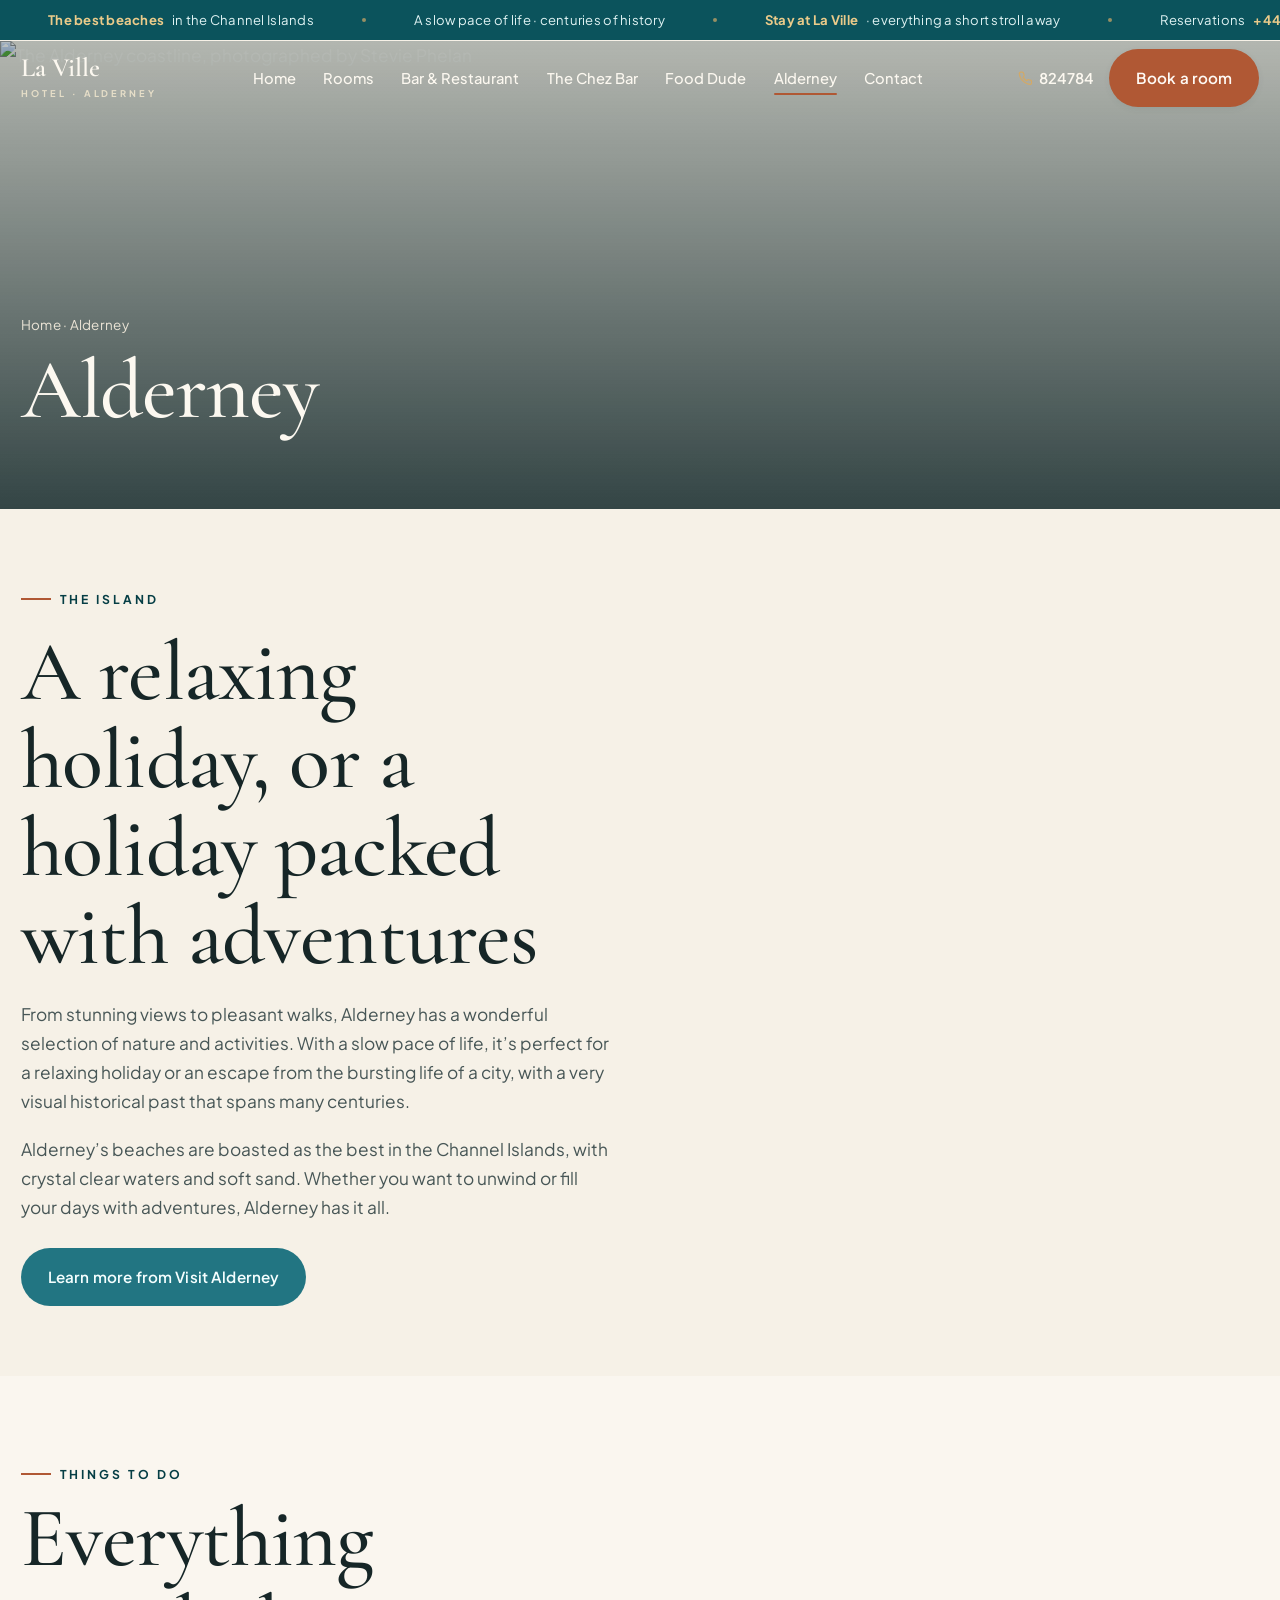
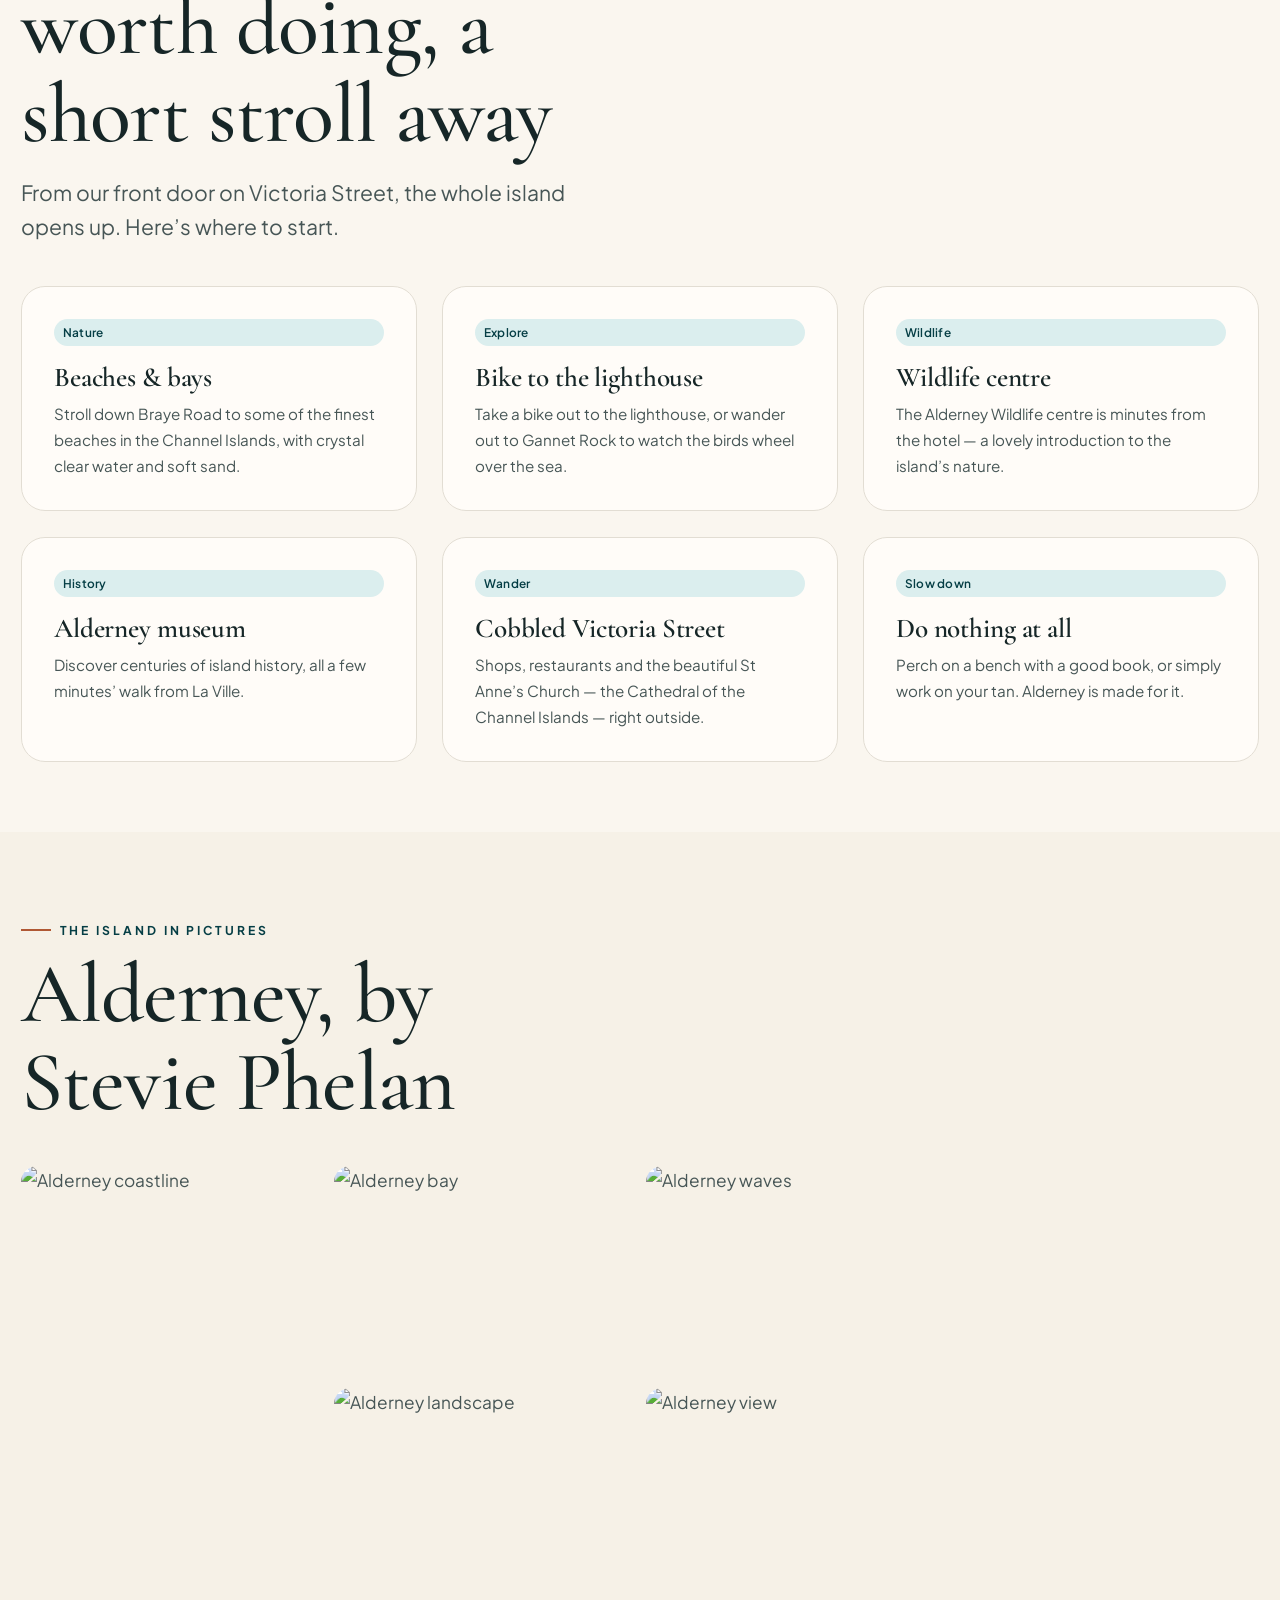
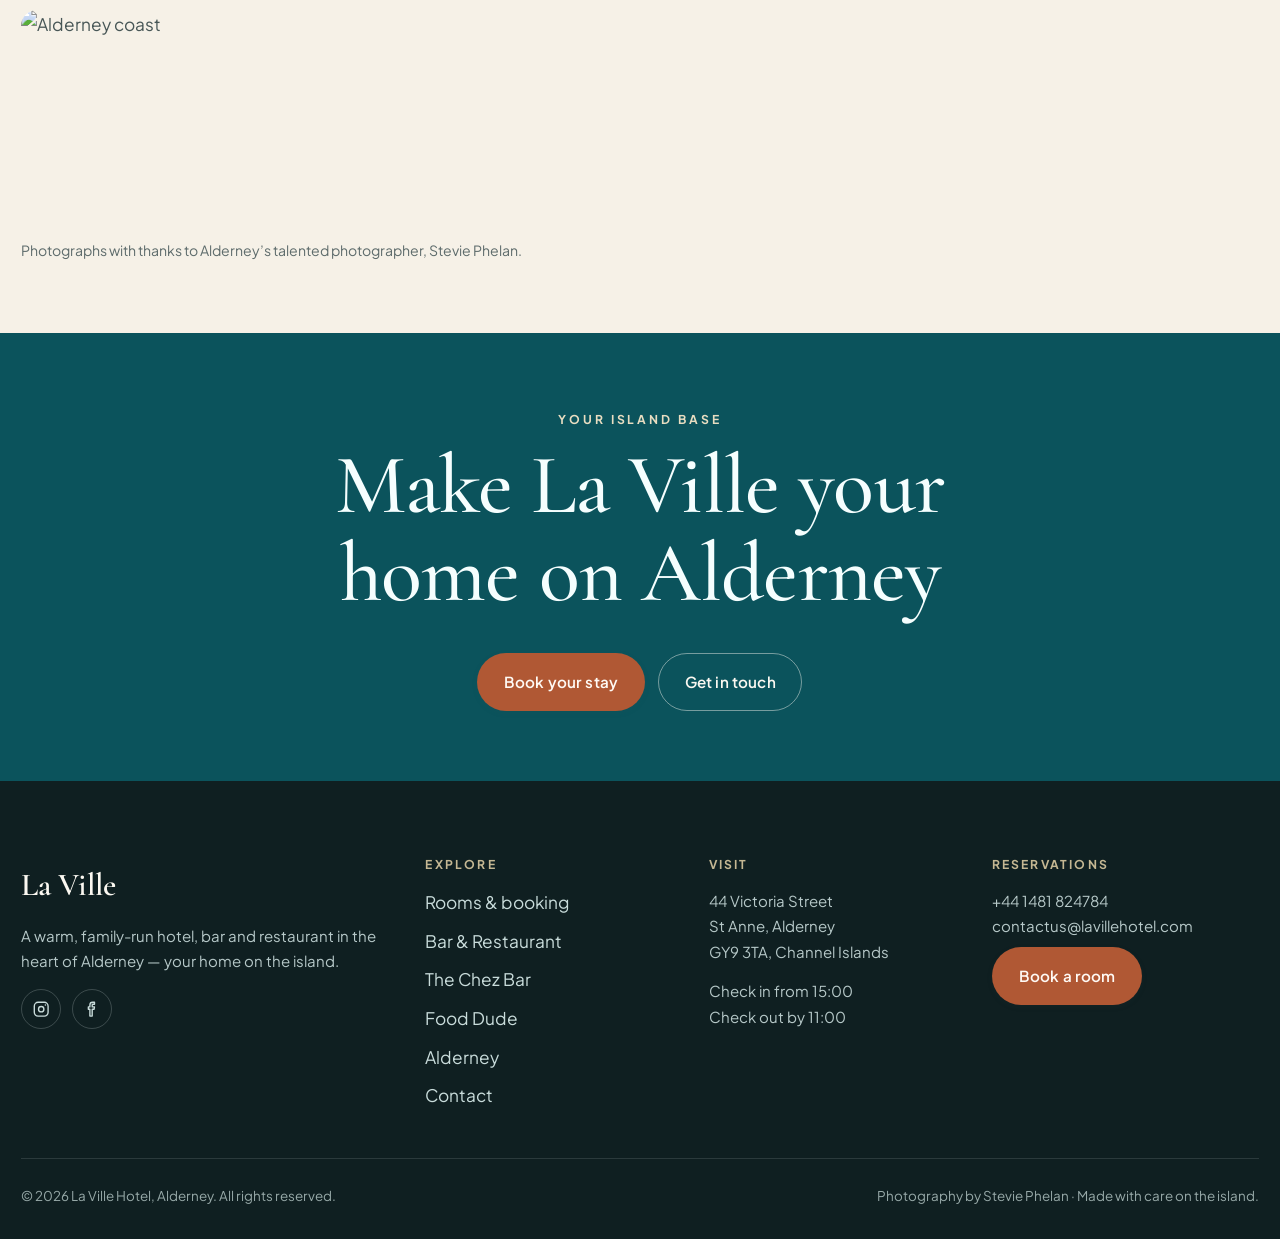
==== commit db5f4e70: "Tighten section rhythm (--section ~150px -> ~70px padding) Inter-section gaps were ~300px; halve the" ====
--- a/alderney.html
+++ b/alderney.html
@@ -62,7 +62,7 @@
   --step-5:  clamp(3.8rem, 2.6rem + 5.4vw, 7.5rem);
 
   --gap: clamp(1rem, 0.8rem + 1vw, 1.6rem);
-  --section: clamp(5rem, 3.4rem + 7.5vw, 11rem);
+  --section: clamp(3rem, 2rem + 3vw, 5.25rem);
   --radius: 16px;
   --radius-lg: 24px;
   --radius-xl: 32px;
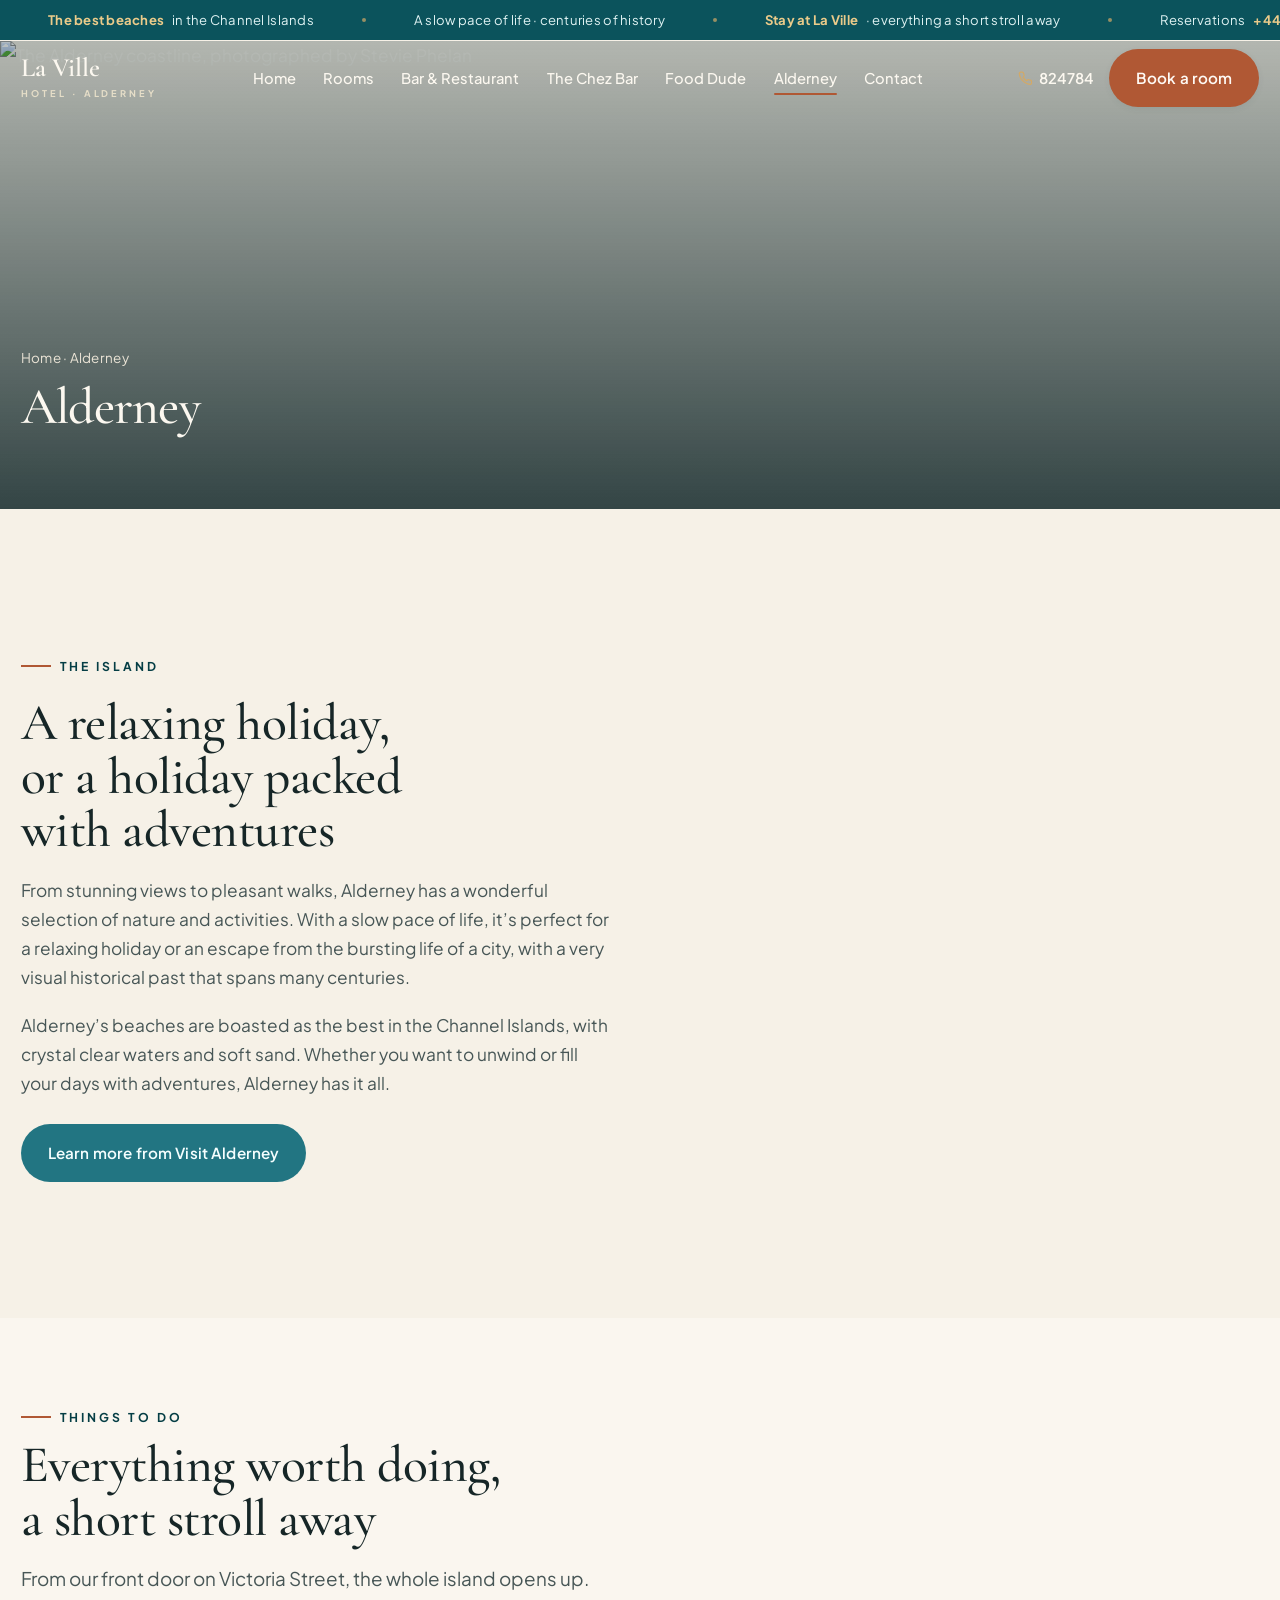
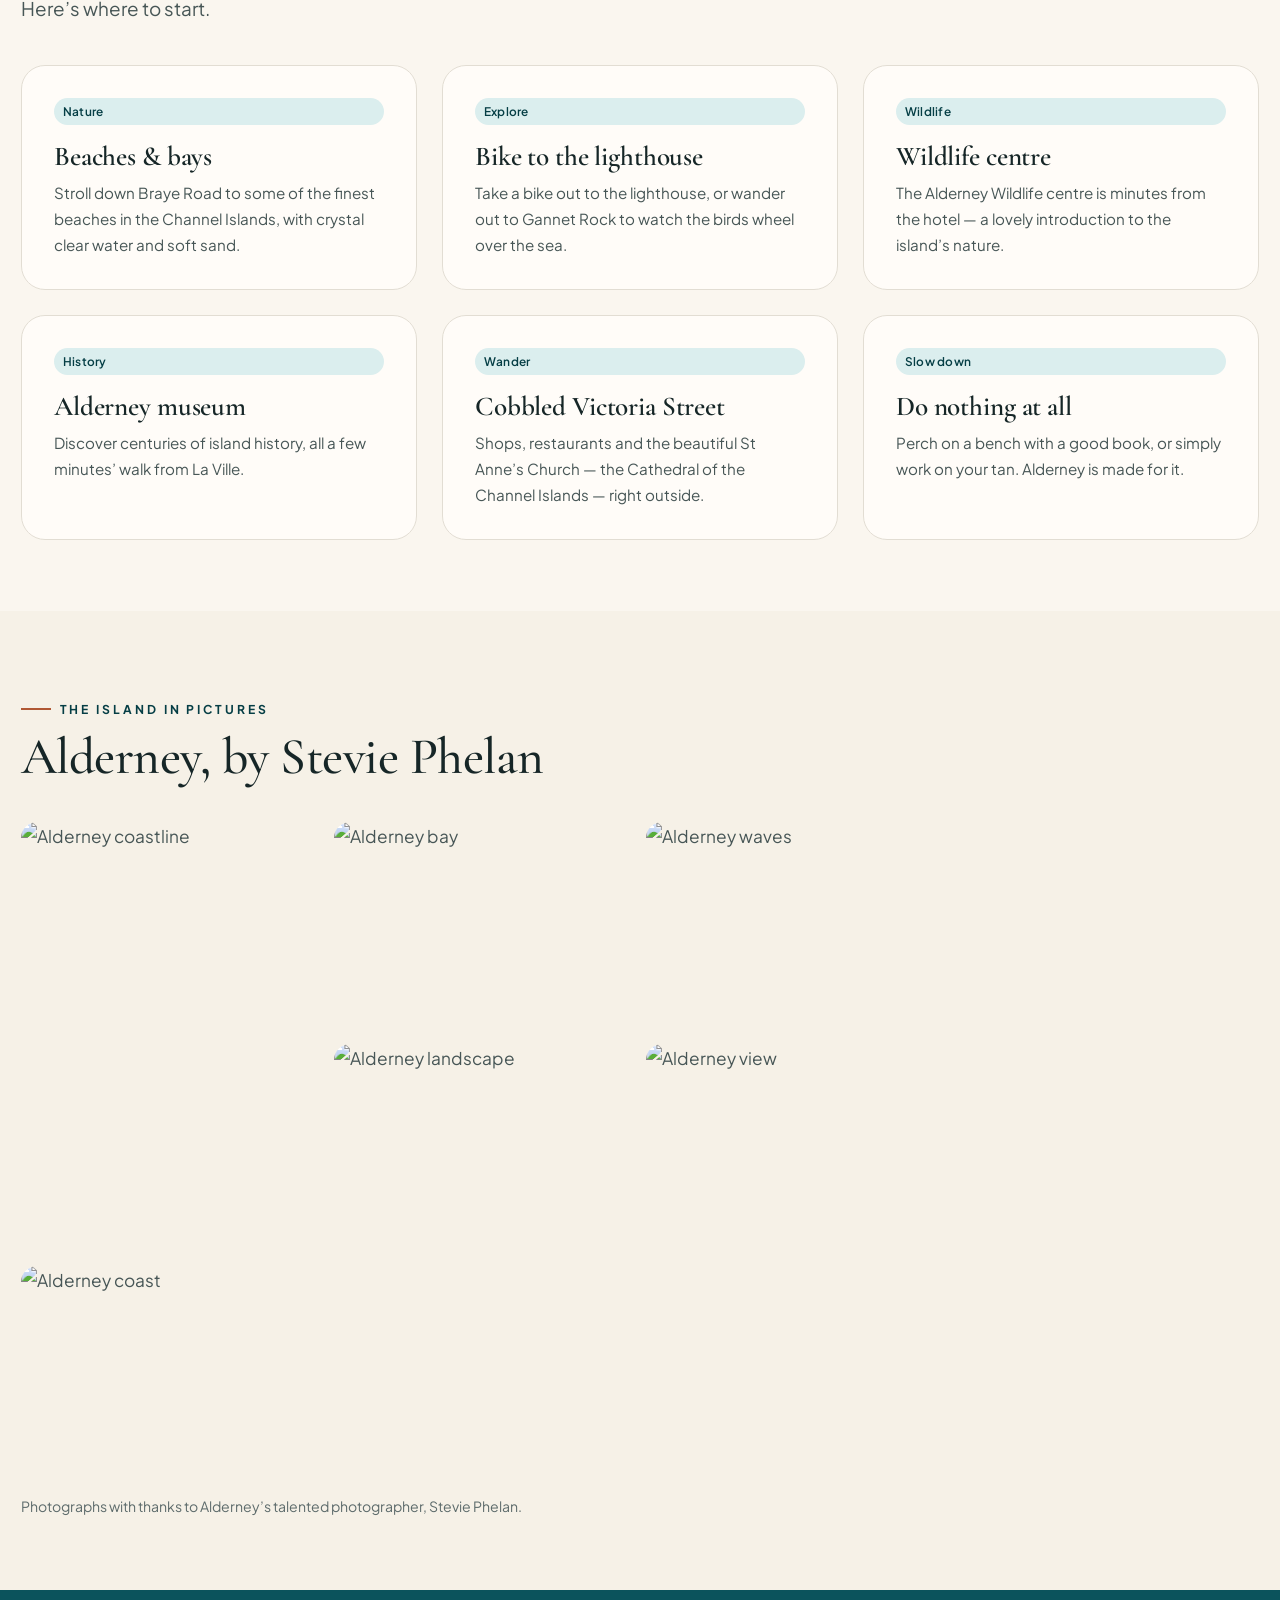
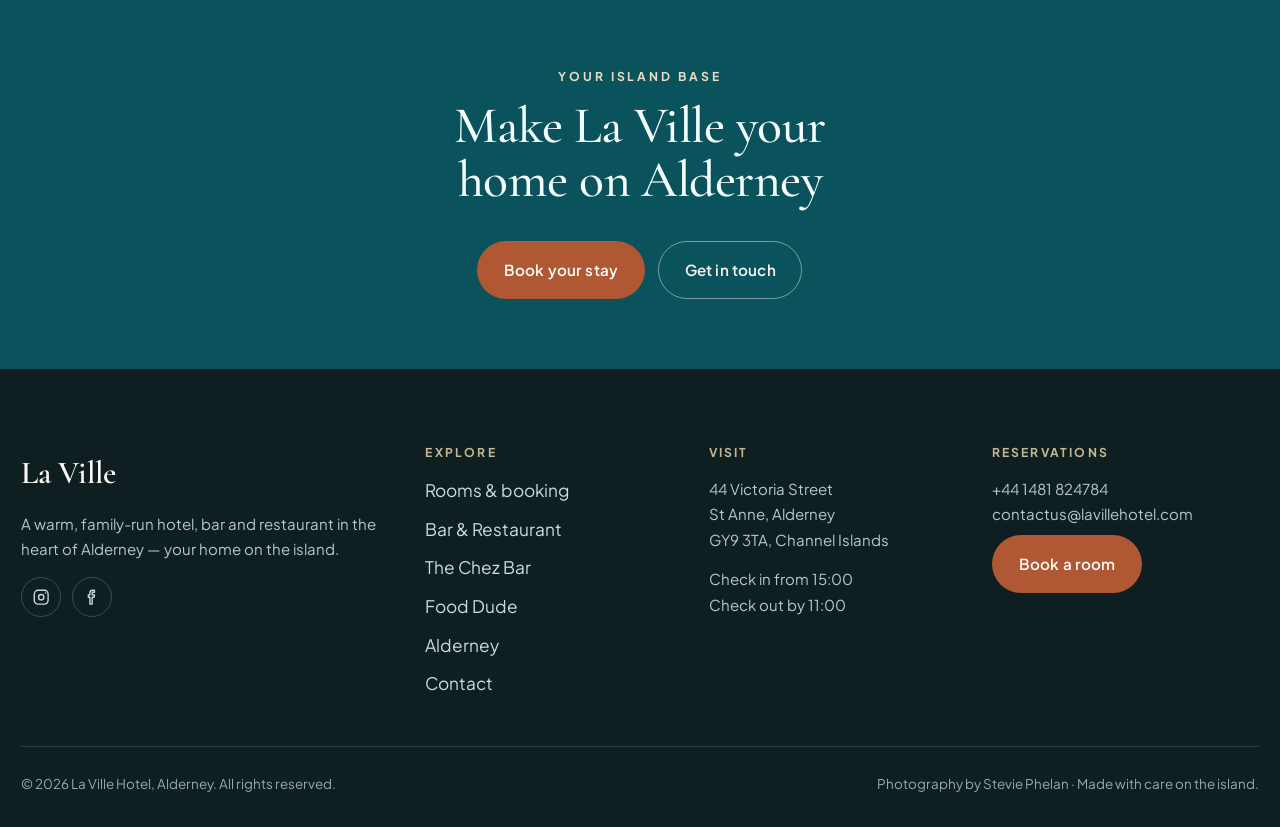
==== commit a1a4777c: "Header solidifies on any scroll; reduce oversized type scale - Header: solidFrom 780px -> 48px, so t" ====
--- a/alderney.html
+++ b/alderney.html
@@ -55,11 +55,11 @@
   /* fluid scale (editorial — display runs large) */
   --step--1: clamp(0.82rem, 0.79rem + 0.14vw, 0.9rem);
   --step-0:  clamp(1rem, 0.96rem + 0.2vw, 1.08rem);
-  --step-1:  clamp(1.15rem, 1.08rem + 0.34vw, 1.32rem);
-  --step-2:  clamp(1.9rem, 1.6rem + 1.3vw, 2.7rem);
-  --step-3:  clamp(2.6rem, 2.1rem + 2.4vw, 4rem);
-  --step-4:  clamp(3.2rem, 2.4rem + 3.6vw, 5.4rem);
-  --step-5:  clamp(3.8rem, 2.6rem + 5.4vw, 7.5rem);
+  --step-1:  clamp(1.05rem, 1rem + 0.24vw, 1.18rem);
+  --step-2:  clamp(1.55rem, 1.35rem + 0.9vw, 2.1rem);
+  --step-3:  clamp(2.2rem, 1.8rem + 2vw, 3.4rem);
+  --step-4:  clamp(2.1rem, 1.7rem + 1.9vw, 3.3rem);
+  --step-5:  clamp(3rem, 2.2rem + 3.8vw, 5.4rem);
 
   --gap: clamp(1rem, 0.8rem + 1vw, 1.6rem);
   --section: clamp(3rem, 2rem + 3vw, 5.25rem);
@@ -199,12 +199,12 @@
 
 /* ---------- Header ---------- */
 .site-header { position: sticky; top: 0; z-index: 100; transition: background 0.4s var(--ease), border-color 0.4s var(--ease), box-shadow 0.4s var(--ease); border-bottom: 1px solid transparent; }
-.site-header.at-top { background: transparent; }
+.site-header.at-top { background: oklch(0.993 0.006 84 / 0); }
 .site-header.at-top .nav-links a, .site-header.at-top .brand-mark, .site-header.at-top .brand small, .site-header.at-top .nav-phone { color: oklch(0.98 0.012 85); }
 .site-header.at-top .brand small { color: oklch(0.9 0.03 90); }
 .site-header.at-top .nav-toggle { border-color: oklch(0.98 0.01 85 / 0.5); background: transparent; }
 .site-header.at-top .nav-toggle span, .site-header.at-top .nav-toggle span::before, .site-header.at-top .nav-toggle span::after { background: oklch(0.98 0.01 85); }
-.site-header.solid { background: color-mix(in oklch, var(--ground) 88%, transparent); backdrop-filter: blur(14px) saturate(1.15); border-color: var(--line); box-shadow: 0 10px 30px -26px oklch(0.3 0.04 205 / 0.5); }
+.site-header.solid { background: var(--card); border-color: var(--line); box-shadow: 0 8px 28px -24px oklch(0.3 0.04 205 / 0.55); }
 .nav { display: flex; align-items: center; justify-content: space-between; gap: 1.5rem; height: var(--nav-h); }
 .brand { display: flex; align-items: center; gap: 0.7rem; flex-shrink: 0; }
 .brand-mark { font-family: var(--font-display); font-size: 1.65rem; font-weight: 600; color: var(--ink); letter-spacing: 0; line-height: 1; }
@@ -686,16 +686,17 @@
   var header = document.querySelector(".site-header");
   var hero = document.querySelector(".hero, .page-hero");
   if (header) {
-    var solidFrom = hero ? Math.max(60, hero.offsetHeight - 120) : 40;
+    // Solidify as soon as the user scrolls past the header itself, so the
+    // nav never sits transparent over moving content (hard to read).
+    var solidFrom = 48;
     var onScroll = function () {
       var y = window.scrollY;
       header.classList.toggle("solid", y > solidFrom);
-      header.classList.toggle("at-top", hero ? y < solidFrom : false);
+      header.classList.toggle("at-top", hero ? y <= solidFrom : false);
     };
     if (hero) header.classList.add("at-top");
     onScroll();
     window.addEventListener("scroll", onScroll, { passive: true });
-    window.addEventListener("resize", function () { solidFrom = hero ? Math.max(60, hero.offsetHeight - 120) : 40; onScroll(); });
   }
 
   /* ---------- Hero image parallax (optional GSAP enhancement) ---------- */
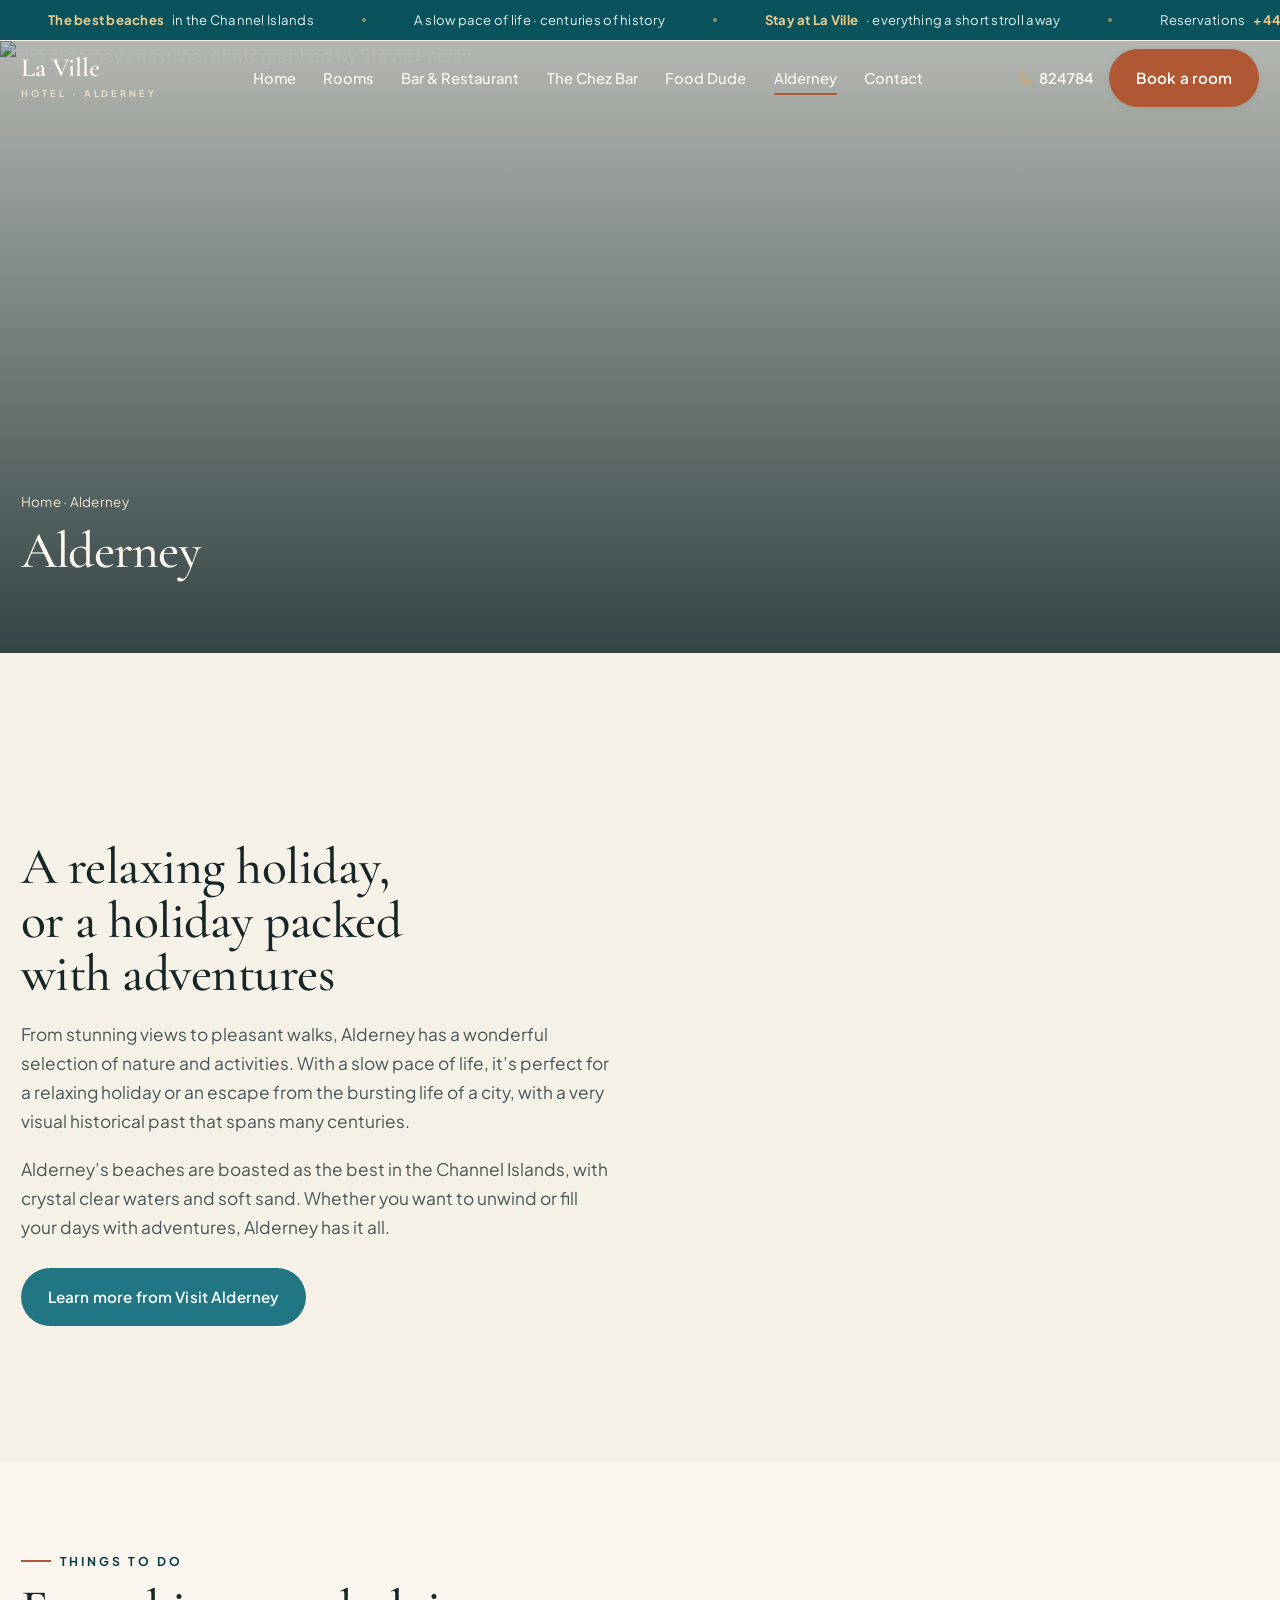
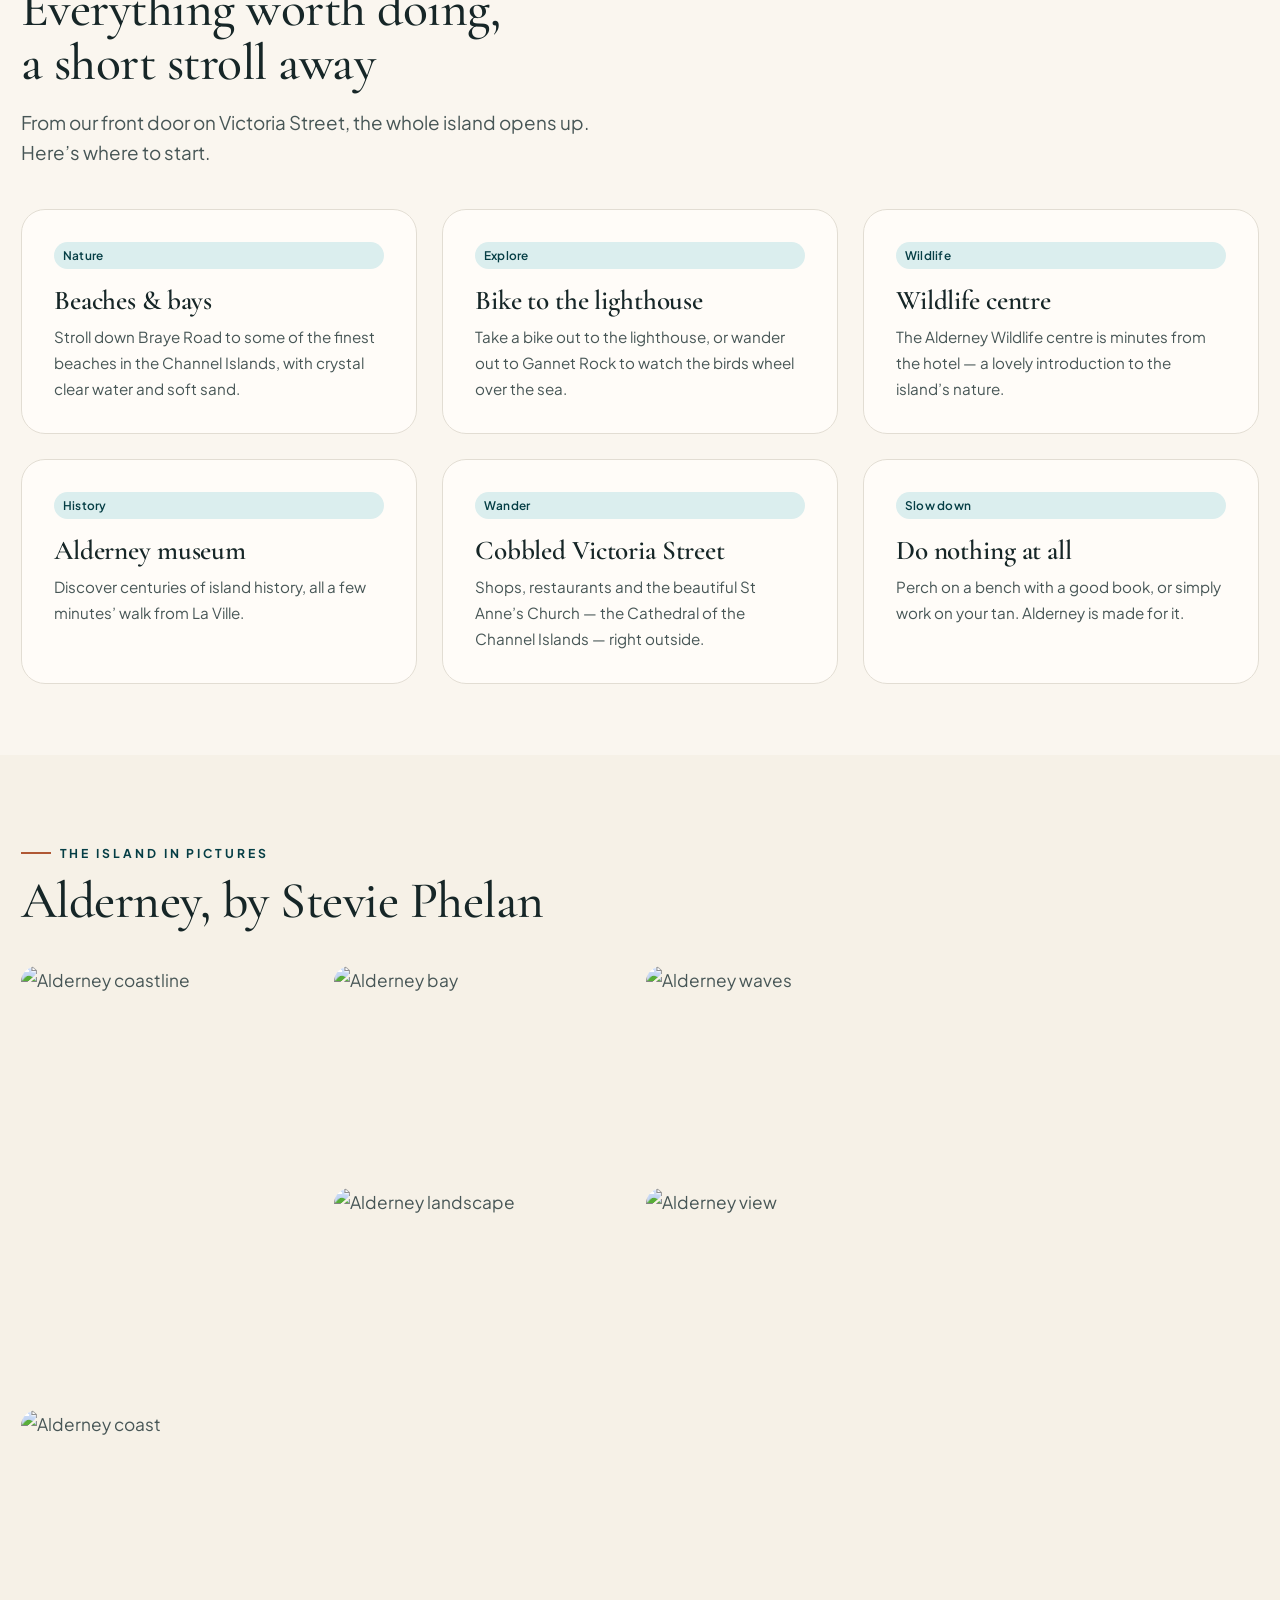
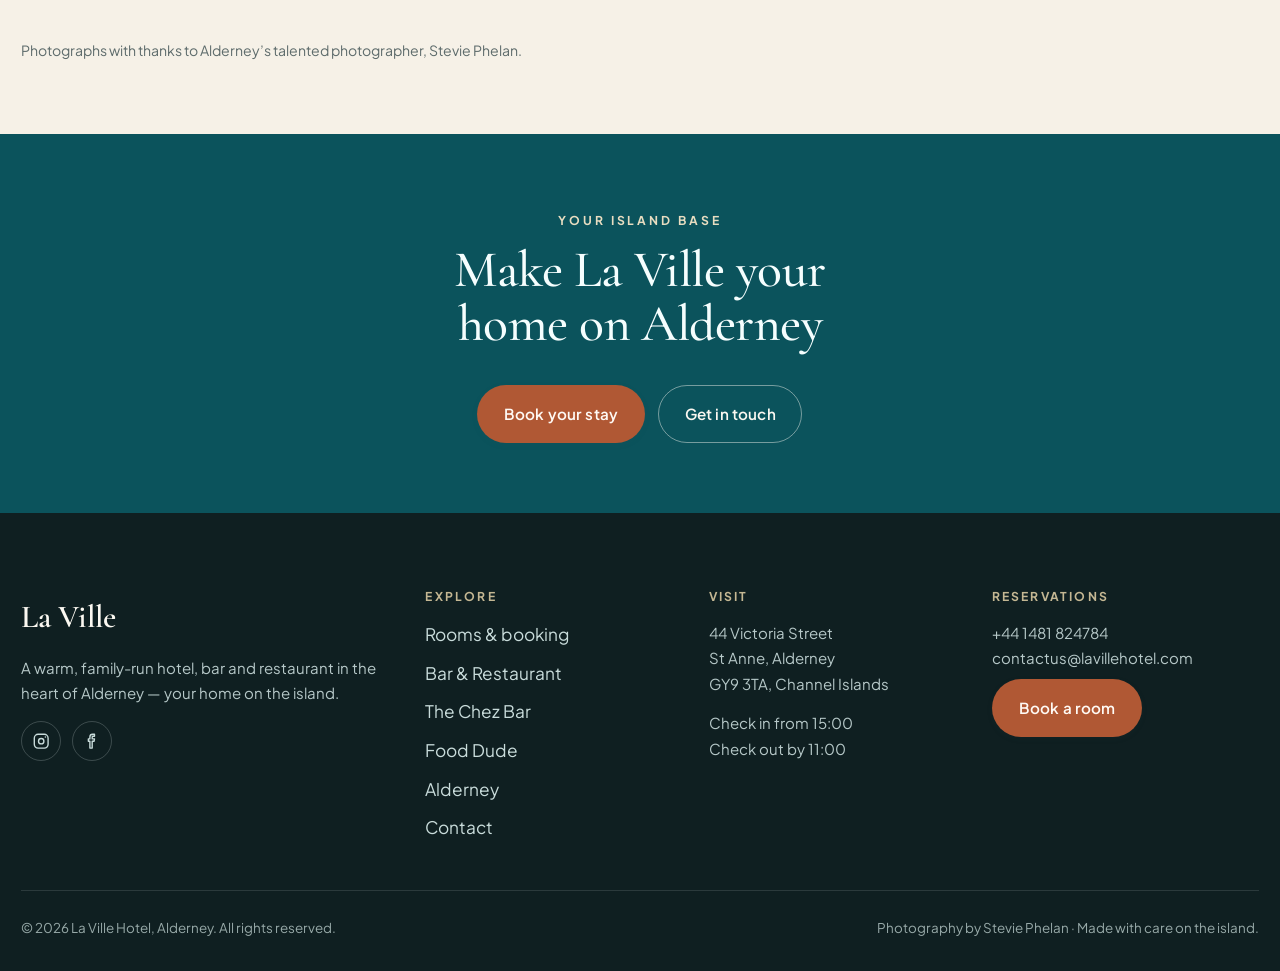
==== commit 58e14881: "Restore dropped components (amenities, contact) + enlarge page heroes - Rooms facilities icons were " ====
--- a/alderney.html
+++ b/alderney.html
@@ -335,6 +335,24 @@
 .hours .row.hot span:last-child { color: var(--teal-ink); font-weight: 700; }
 .band-teal .hours .row.hot span:last-child { color: var(--gold-on-dark); }
 
+/* ---------- Facilities / amenities (room features) ---------- */
+.amenities { display: grid; grid-template-columns: repeat(auto-fit, minmax(200px, 1fr)); gap: 0.5rem 1.6rem; }
+.amenity { display: flex; align-items: center; gap: 0.75rem; padding: 0.65rem 0; border-bottom: 1px solid var(--line-soft); }
+.amenity svg { width: 1.3rem; height: 1.3rem; color: var(--teal); flex-shrink: 0; }
+.amenity span { font-weight: 500; color: var(--ink); font-size: 0.95rem; }
+
+/* ---------- Contact page ---------- */
+.contact-grid { display: grid; grid-template-columns: 1.15fr 1fr; gap: clamp(2rem, 4vw, 3.5rem); align-items: start; }
+.info-list { display: grid; gap: 1.3rem; }
+.info-item { display: flex; gap: 1rem; align-items: flex-start; }
+.info-item .ic { width: 46px; height: 46px; flex-shrink: 0; border-radius: 13px; background: var(--teal-wash); color: var(--teal-ink); display: grid; place-items: center; }
+.info-item .ic svg { width: 1.25rem; height: 1.25rem; }
+.info-item h4 { font-family: var(--font-body); font-size: 0.74rem; letter-spacing: 0.14em; text-transform: uppercase; color: var(--ink-3); font-weight: 700; margin-bottom: 0.3rem; }
+.info-item a, .info-item p { color: var(--ink); font-weight: 500; }
+.info-item a:hover { color: var(--teal-ink); }
+.map-card { border-radius: var(--radius-lg); overflow: hidden; box-shadow: var(--shadow-md); border: 1px solid var(--line); }
+.map-card iframe { width: 100%; min-height: 360px; border: 0; display: block; }
+
 /* ---------- Gallery ---------- */
 .gallery { display: grid; grid-template-columns: repeat(4, 1fr); grid-auto-rows: 210px; gap: 0.75rem; }
 .gallery a { overflow: hidden; border-radius: var(--radius); position: relative; }
@@ -405,7 +423,7 @@
 .footer-bottom a:hover { color: oklch(0.92 0.05 80); }
 
 /* ---------- Page hero (interior) ---------- */
-.page-hero { position: relative; min-height: 52vh; display: flex; align-items: flex-end; color: oklch(0.98 0.012 85); overflow: hidden; isolation: isolate; margin-top: calc(-1 * var(--nav-h)); }
+.page-hero { position: relative; min-height: 68vh; display: flex; align-items: flex-end; color: oklch(0.98 0.012 85); overflow: hidden; isolation: isolate; margin-top: calc(-1 * var(--nav-h)); }
 .page-hero img { position: absolute; inset: 0; width: 100%; height: 100%; object-fit: cover; z-index: -2; will-change: transform; }
 .page-hero::after { content: ""; position: absolute; inset: 0; z-index: -1; background: linear-gradient(to top, oklch(0.2 0.03 205 / 0.8), oklch(0.22 0.03 205 / 0.28)); }
 .page-hero .inner { padding-block: calc(var(--nav-h) + 2rem) clamp(3rem, 6vw, 5rem); }
@@ -443,6 +461,7 @@
   .stat:nth-child(3)::before { display: none; }
   .gallery { grid-template-columns: repeat(2, 1fr); }
   .footer-top { grid-template-columns: 1fr 1fr; gap: 2rem; }
+  .contact-grid { grid-template-columns: 1fr; }
 }
 @media (max-width: 720px) {
   .booking-bar { grid-template-columns: 1fr 1fr; gap: 0.2rem 0.4rem; margin-top: -2.2rem; padding: 1rem; }
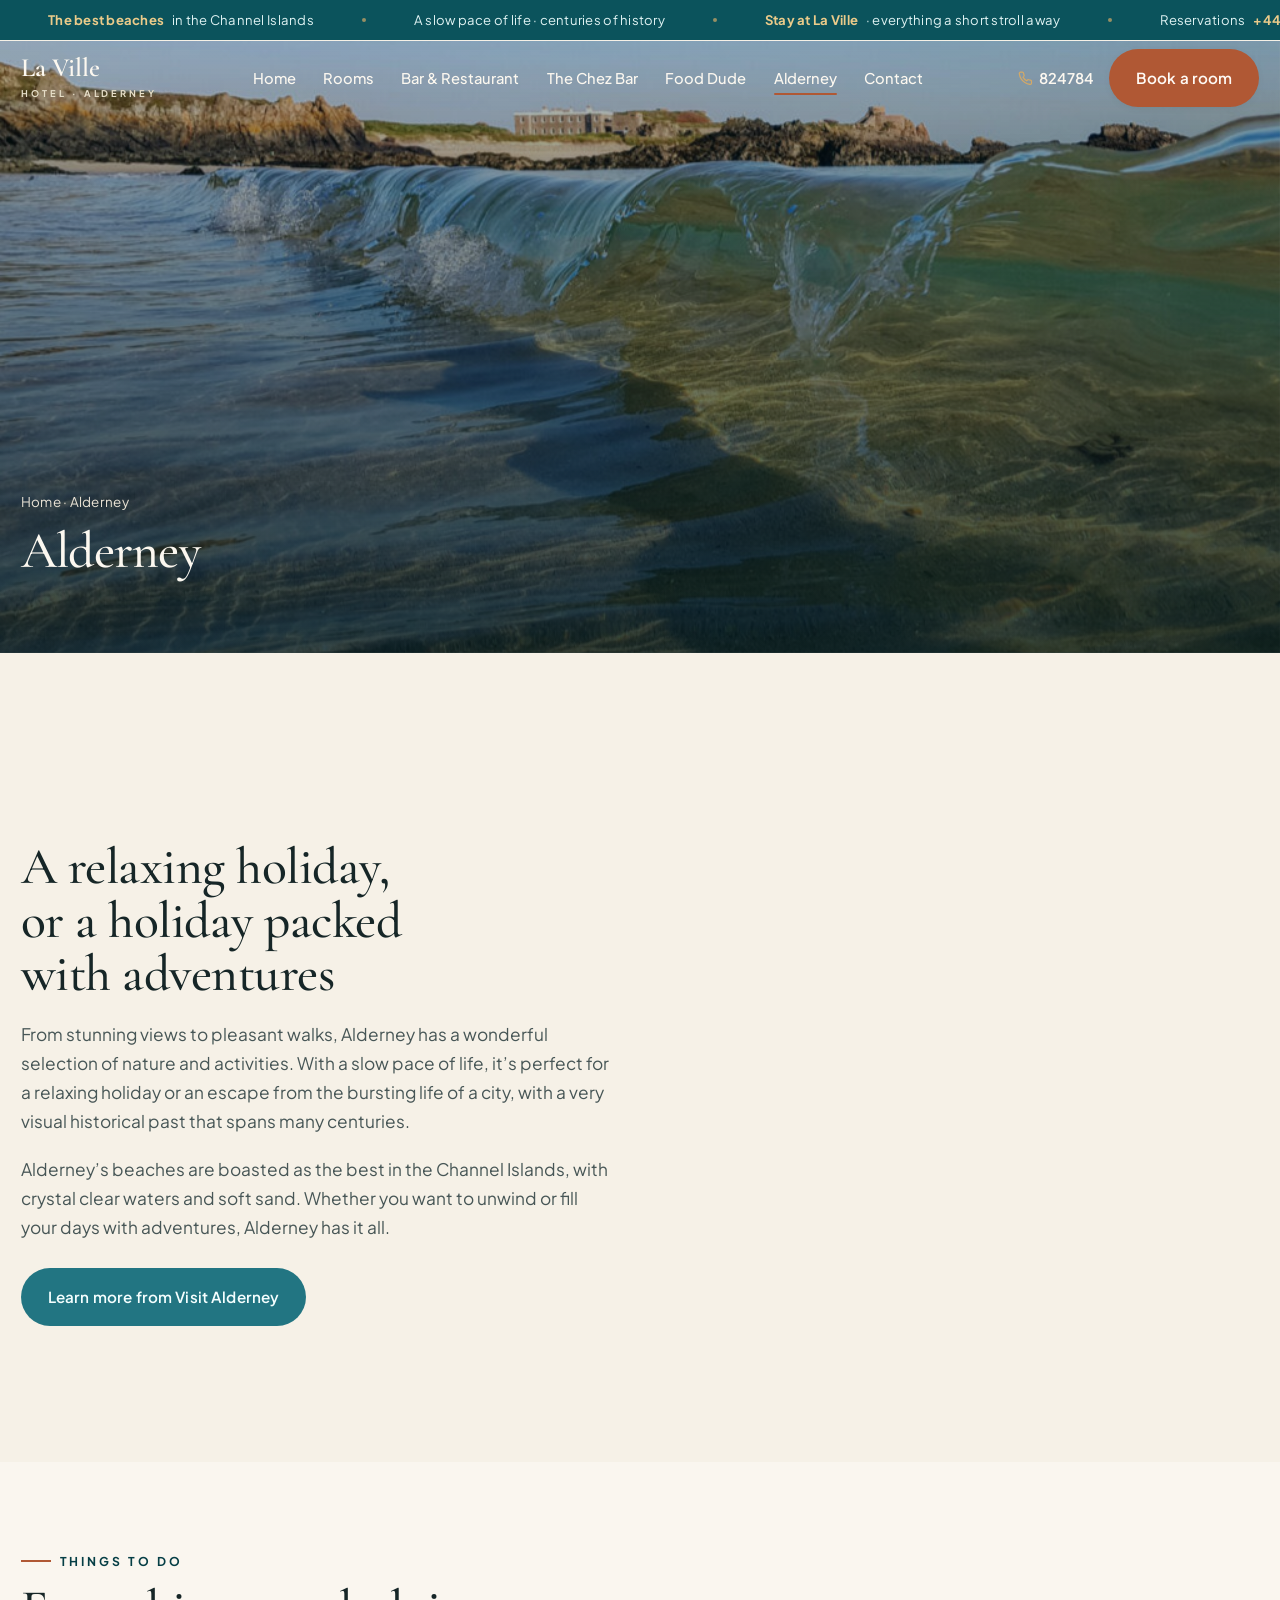
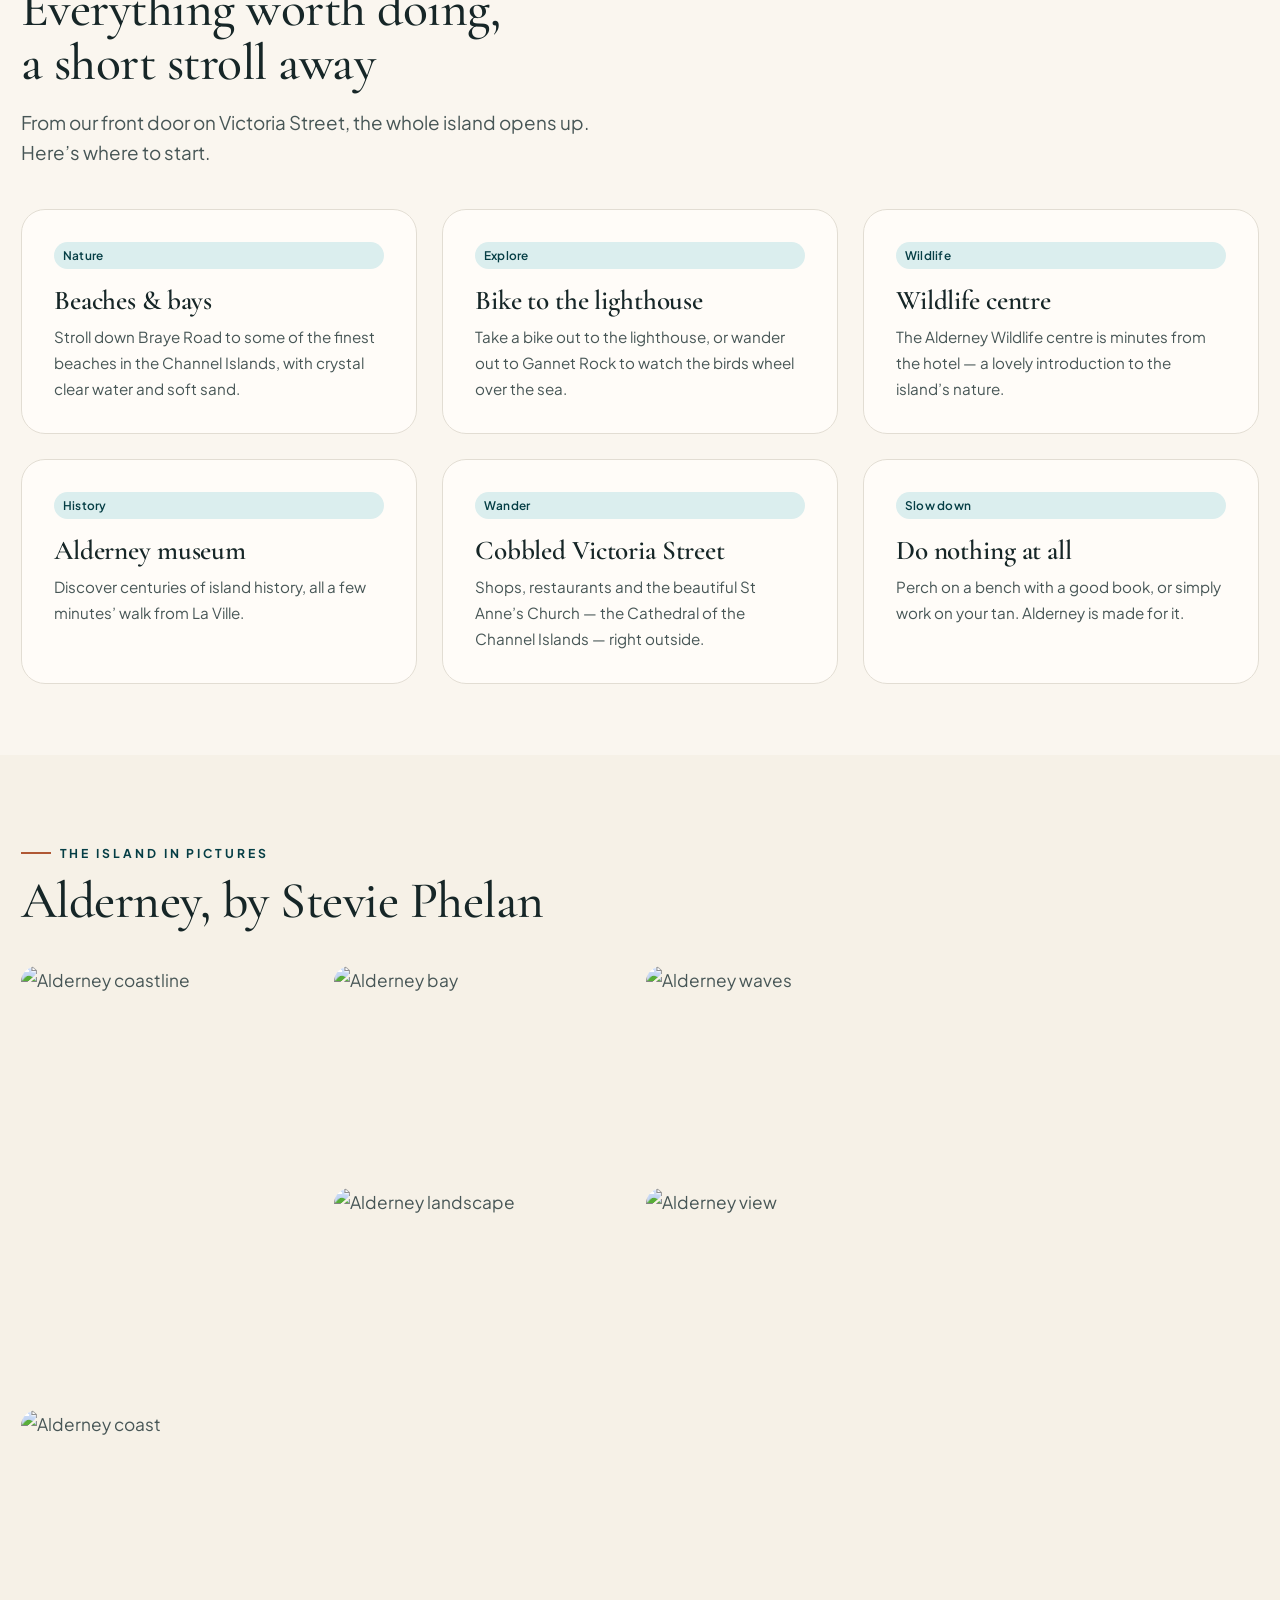
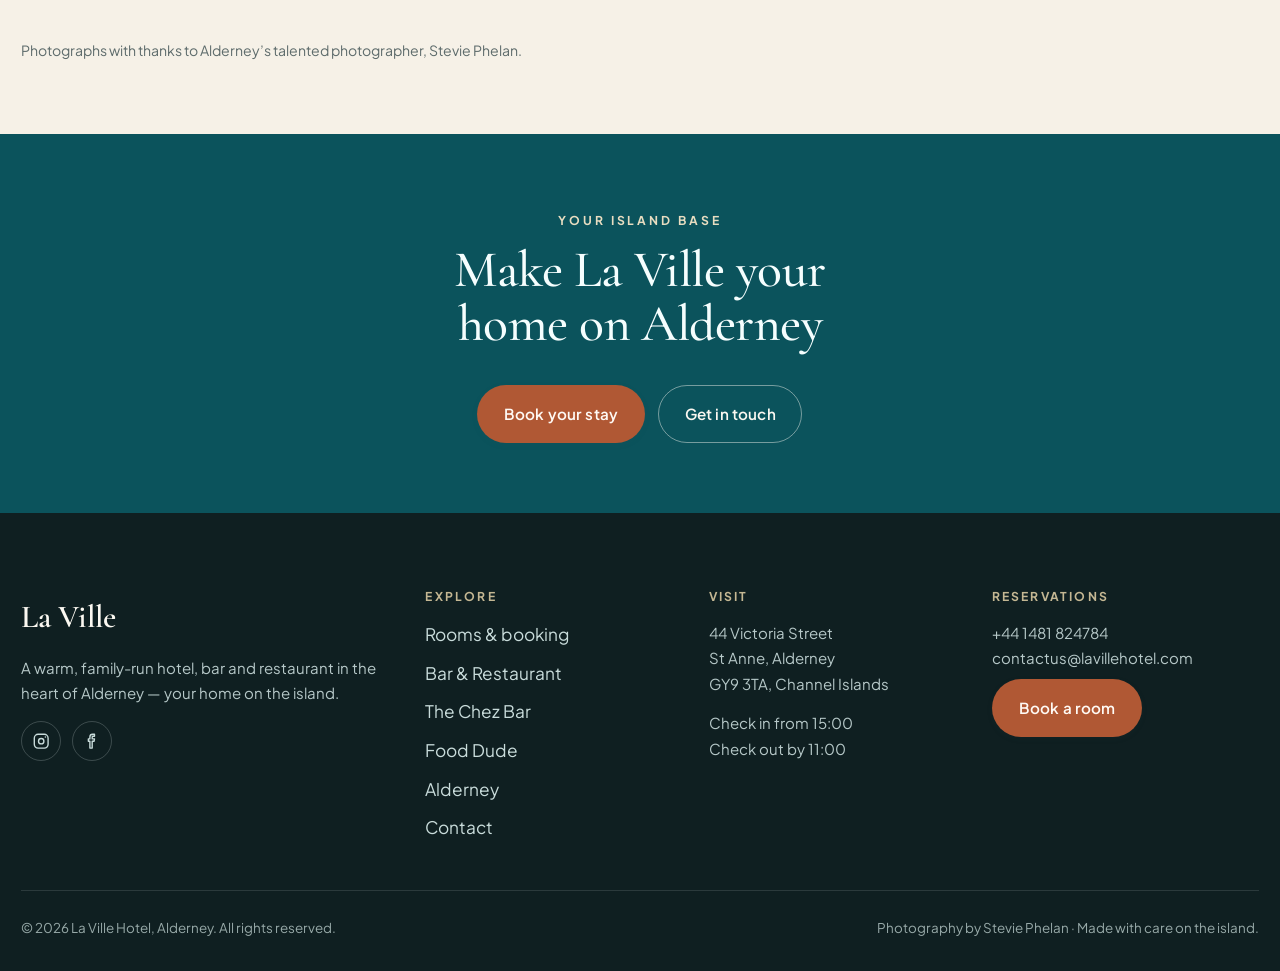
==== commit cec3ed27: "Food Dude & Alderney: real photos for the page heroes Co-Authored-By: Claude Opus 4.8 <noreply@anthr" ====
--- a/alderney.html
+++ b/alderney.html
@@ -450,6 +450,8 @@
 @media (max-width: 1000px) {
   .nav-links, .nav-phone { display: none; }
   .nav-toggle { display: inline-flex; }
+  .nav-actions { gap: 0.6rem; }
+  .nav-actions .btn-book { padding: 0.6em 1.05em; font-size: 0.85rem; white-space: nowrap; }
   .nav-links.open { display: flex; position: absolute; top: var(--nav-h); left: 0; right: 0; flex-direction: column; align-items: stretch; gap: 0.2rem; background: var(--card); border-bottom: 1px solid var(--line); padding: 0.8rem 1.3rem 1.4rem; box-shadow: var(--shadow-md); }
   .site-header.at-top .nav-links.open a { color: var(--ink); }
   .nav-links.open a { padding: 0.9em 1em; border-radius: 12px; font-size: 1rem; }
@@ -464,10 +466,11 @@
   .contact-grid { grid-template-columns: 1fr; }
 }
 @media (max-width: 720px) {
-  .booking-bar { grid-template-columns: 1fr 1fr; gap: 0.2rem 0.4rem; margin-top: -2.2rem; padding: 1rem; }
-  .booking-field { border-right: 0; border-bottom: 1px solid var(--line-soft); padding: 0.65rem 0.5rem; }
-  .booking-field:nth-child(3), .booking-field:nth-child(4) { border-bottom: 0; }
-  .booking-bar .btn { grid-column: 1 / -1; margin-top: 0.6rem; }
+  .booking-bar { grid-template-columns: 1fr; gap: 0; margin-top: -2.2rem; padding: 0.85rem 1.1rem; }
+  .booking-field { border-right: 0; border-bottom: 1px solid var(--line-soft); padding: 0.75rem 0.2rem; }
+  .booking-field:nth-child(4) { border-bottom: 0; }
+  .booking-field input, .booking-field select { min-width: 0; }
+  .booking-bar .btn { grid-column: 1 / -1; margin-top: 0.7rem; }
   .cards-3, .cards-2 { grid-template-columns: 1fr; }
   .pillars { grid-template-columns: 1fr; gap: 1rem; }
   .enquiry { grid-template-columns: 1fr; }
@@ -479,7 +482,8 @@
   .gallery { grid-template-columns: 1fr; grid-auto-rows: 240px; }
   .gallery .wide { grid-column: span 1; }
   .footer-top { grid-template-columns: 1fr; }
-  .hero-cta .btn { flex: 1; }
+  .hero-cta { flex-direction: column; align-items: stretch; }
+  .hero-cta .btn { width: 100%; }
 }
 
 /* ---------- Reduced motion ---------- */
@@ -535,7 +539,7 @@
 
   <main id="main">
     <section class="page-hero">
-      <img src="https://lavillehotel.com/wp-content/uploads/2021/11/La-Ville-Hotel-Resturant-Alderney-Photography-by-Steve-Phelan-4-1024x683.jpg" alt="The Alderney coastline, photographed by Stevie Phelan" />
+      <img src="alderney-page-hero-image.jpg" alt="A clear wave breaking on an Alderney beach, with a headland fort beyond" fetchpriority="high" />
       <div class="wrap-wide inner">
         <p class="crumbs"><a href="index.html">Home</a> &middot; Alderney</p>
         <h1>Alderney</h1>
